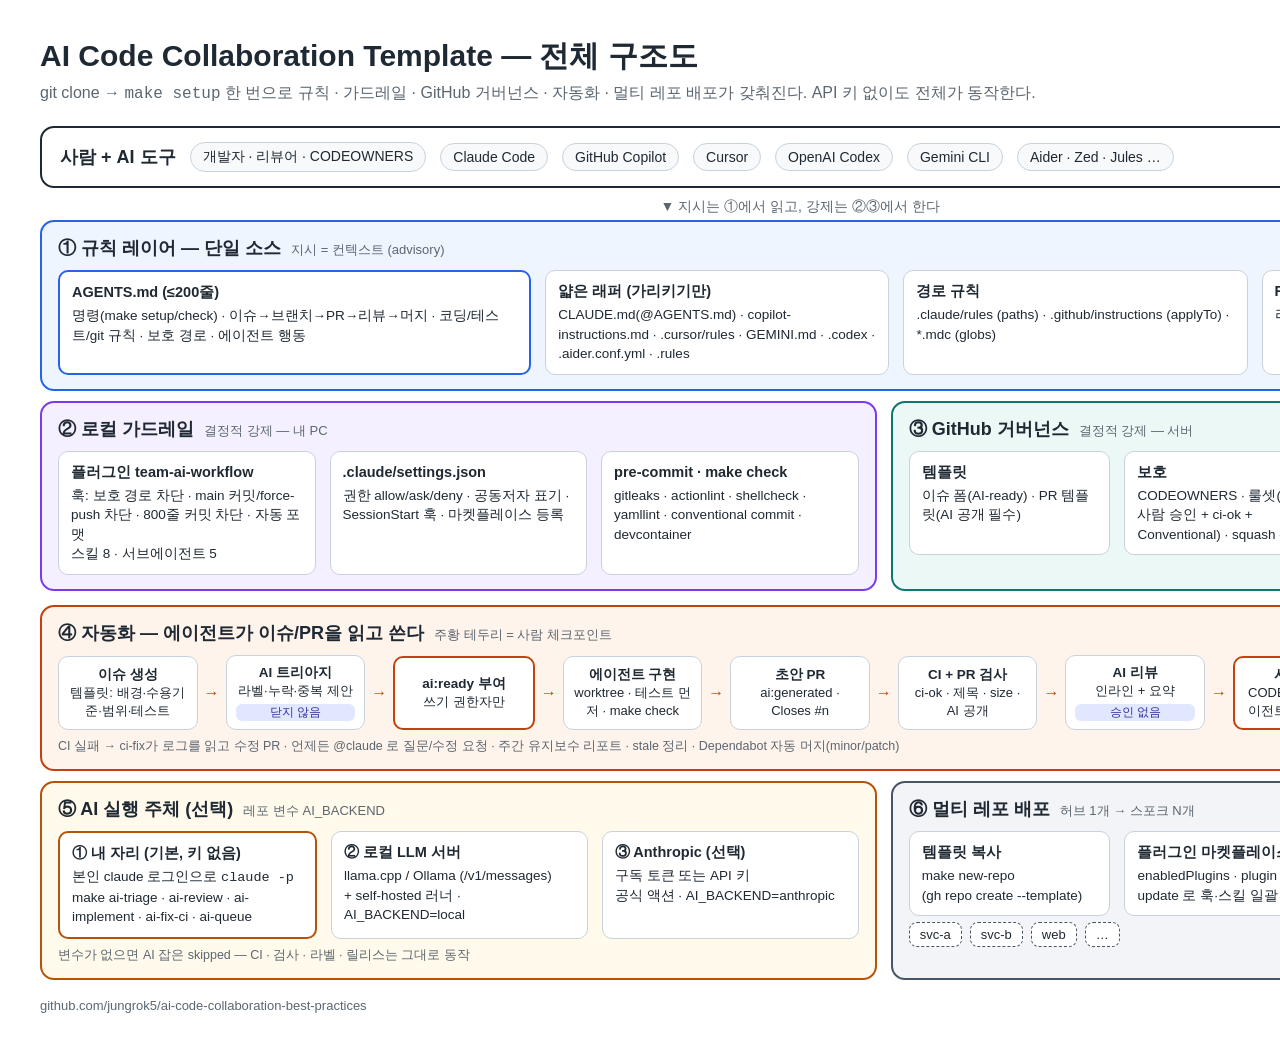
==== docs/images/architecture.html @ 8f8c75f2 "docs: add rendered architecture diagram image to README Why: Mermaid does not render everywhere (vie" ====
<!doctype html>
<html lang="ko"><head><meta charset="utf-8"><title>AI 협업 템플릿 전체 구조도</title>
<!-- Source of docs/images/architecture.png. Re-render: node scripts/render-diagram.mjs -->
<style>
  :root{--ink:#1f2933;--muted:#5b6670;--line:#c9d2da;--bg:#f7f9fb;
        --c1:#2563eb;--c2:#7c3aed;--c3:#0f766e;--c4:#c2410c;--c5:#475569;--c6:#b45309;}
  *{box-sizing:border-box;margin:0;padding:0}
  body{font-family:"Noto Sans CJK KR","Noto Sans KR",sans-serif;background:#fff;color:var(--ink);width:1600px;padding:36px 40px}
  h1{font-size:30px;font-weight:700}
  .sub{color:var(--muted);font-size:16px;margin:6px 0 22px}
  .row{display:flex;gap:14px;align-items:stretch}
  .people{border:2px solid var(--ink);border-radius:14px;padding:14px 18px;display:flex;gap:14px;align-items:center;margin-bottom:10px}
  .people b{font-size:18px;white-space:nowrap}
  .chip{border:1px solid var(--line);border-radius:999px;padding:5px 12px;font-size:14px;background:var(--bg);white-space:nowrap}
  .arrow{text-align:center;color:var(--muted);font-size:14px;margin:4px 0}
  .arrow:before{content:"▼ ";}
  .layer{border-radius:14px;padding:14px 16px;border:2px solid;margin-bottom:4px}
  .layer h2{font-size:18px;margin-bottom:10px;display:flex;align-items:baseline;gap:10px}
  .layer h2 small{font-size:13px;color:var(--muted);font-weight:400}
  .box{background:#fff;border:1px solid var(--line);border-radius:10px;padding:10px 12px;font-size:13.5px;line-height:1.45;flex:1}
  .box b{display:block;font-size:14.5px;margin-bottom:3px}
  .main{border-width:2px}
  .l1{border-color:var(--c1);background:#eff5ff}.l1 .main{border-color:var(--c1)}
  .l2{border-color:var(--c2);background:#f5f0ff}
  .l3{border-color:var(--c3);background:#ecf8f6}
  .l4{border-color:var(--c4);background:#fff4ec}
  .l5{border-color:var(--c6);background:#fffaeb}
  .l6{border-color:var(--c5);background:#f2f4f7}
  .flow{display:flex;align-items:center;gap:6px;flex-wrap:nowrap}
  .step{background:#fff;border:1px solid var(--line);border-radius:10px;padding:8px 9px;font-size:13px;line-height:1.35;text-align:center;flex:1;min-height:74px;display:flex;flex-direction:column;justify-content:center}
  .step b{font-size:13.5px}
  .step.h{border:2px solid var(--c4)}
  .to{color:var(--c4);font-weight:700}
  .tag{display:inline-block;font-size:11.5px;border-radius:6px;padding:1px 6px;margin-top:4px;background:#fde7d7;color:#9a3412}
  .tag.p{background:#e0e7ff;color:#3730a3}
  .grid2{display:grid;grid-template-columns:1.25fr 1fr;gap:14px}
  .note{font-size:12.5px;color:var(--muted);margin-top:8px}
  .foot{margin-top:14px;font-size:13px;color:var(--muted);display:flex;justify-content:space-between}
  .spoke{display:flex;gap:8px;margin-top:6px}.spoke span{border:1px dashed var(--c5);border-radius:8px;padding:4px 10px;font-size:13px;background:#fff}
</style></head>
<body>
<h1>AI Code Collaboration Template — 전체 구조도</h1>
<div class="sub">git clone → <code>make setup</code> 한 번으로 규칙 · 가드레일 · GitHub 거버넌스 · 자동화 · 멀티 레포 배포가 갖춰진다. API 키 없이도 전체가 동작한다.</div>

<div class="people">
  <b>사람 + AI 도구</b>
  <span class="chip">개발자 · 리뷰어 · CODEOWNERS</span>
  <span class="chip">Claude Code</span><span class="chip">GitHub Copilot</span><span class="chip">Cursor</span>
  <span class="chip">OpenAI Codex</span><span class="chip">Gemini CLI</span><span class="chip">Aider · Zed · Jules …</span>
  <span style="margin-left:auto;font-size:13px;color:var(--muted)">모두 같은 규칙을 읽는다</span>
</div>
<div class="arrow">지시는 ①에서 읽고, 강제는 ②③에서 한다</div>

<div class="layer l1">
  <h2>① 규칙 레이어 — 단일 소스 <small>지시 = 컨텍스트 (advisory)</small></h2>
  <div class="row">
    <div class="box main" style="flex:1.4"><b>AGENTS.md (≤200줄)</b>명령(make setup/check) · 이슈→브랜치→PR→리뷰→머지 · 코딩/테스트/git 규칙 · 보호 경로 · 에이전트 행동</div>
    <div class="box"><b>얇은 래퍼 (가리키기만)</b>CLAUDE.md(@AGENTS.md) · copilot-instructions.md · .cursor/rules · GEMINI.md · .codex · .aider.conf.yml · .rules</div>
    <div class="box"><b>경로 규칙</b>.claude/rules (paths) · .github/instructions (applyTo) · *.mdc (globs)</div>
    <div class="box" style="flex:.8"><b>REVIEW.md · ADR</b>리뷰 기준 · 결정 기록(docs/adr)</div>
  </div>
</div>

<div class="grid2" style="margin-top:10px">
  <div class="layer l2">
    <h2>② 로컬 가드레일 <small>결정적 강제 — 내 PC</small></h2>
    <div class="row">
      <div class="box"><b>플러그인 team-ai-workflow</b>훅: 보호 경로 차단 · main 커밋/force-push 차단 · 800줄 커밋 차단 · 자동 포맷<br>스킬 8 · 서브에이전트 5</div>
      <div class="box"><b>.claude/settings.json</b>권한 allow/ask/deny · 공동저자 표기 · SessionStart 훅 · 마켓플레이스 등록</div>
      <div class="box"><b>pre-commit · make check</b>gitleaks · actionlint · shellcheck · yamllint · conventional commit · devcontainer</div>
    </div>
  </div>
  <div class="layer l3">
    <h2>③ GitHub 거버넌스 <small>결정적 강제 — 서버</small></h2>
    <div class="row">
      <div class="box"><b>템플릿</b>이슈 폼(AI-ready) · PR 템플릿(AI 공개 필수)</div>
      <div class="box"><b>보호</b>CODEOWNERS · 룰셋(PR + 사람 승인 + ci-ok + Conventional) · squash only</div>
      <div class="box"><b>보안·위생</b>Dependabot · CodeQL · 시크릿 스캔 · 라벨 as code</div>
    </div>
  </div>
</div>

<div class="layer l4" style="margin-top:10px">
  <h2>④ 자동화 — 에이전트가 이슈/PR을 읽고 쓴다 <small>주황 테두리 = 사람 체크포인트</small></h2>
  <div class="flow">
    <div class="step"><b>이슈 생성</b>템플릿: 배경·수용기준·범위·테스트</div><span class="to">→</span>
    <div class="step"><b>AI 트리아지</b>라벨·누락·중복 제안<span class="tag p">닫지 않음</span></div><span class="to">→</span>
    <div class="step h"><b>ai:ready 부여</b>쓰기 권한자만</div><span class="to">→</span>
    <div class="step"><b>에이전트 구현</b>worktree · 테스트 먼저 · make check</div><span class="to">→</span>
    <div class="step"><b>초안 PR</b>ai:generated · Closes #n</div><span class="to">→</span>
    <div class="step"><b>CI + PR 검사</b>ci-ok · 제목 · size · AI 공개</div><span class="to">→</span>
    <div class="step"><b>AI 리뷰</b>인라인 + 요약<span class="tag p">승인 없음</span></div><span class="to">→</span>
    <div class="step h"><b>사람 승인</b>CODEOWNER · 에이전트 승인 게이트</div><span class="to">→</span>
    <div class="step"><b>squash 머지</b>이슈 ai:done · release-please</div>
  </div>
  <div class="note">CI 실패 → ci-fix가 로그를 읽고 수정 PR · 언제든 @claude 로 질문/수정 요청 · 주간 유지보수 리포트 · stale 정리 · Dependabot 자동 머지(minor/patch)</div>
</div>

<div class="grid2" style="margin-top:10px">
  <div class="layer l5">
    <h2>⑤ AI 실행 주체 (선택) <small>레포 변수 AI_BACKEND</small></h2>
    <div class="row">
      <div class="box main" style="border-color:var(--c6)"><b>① 내 자리 (기본, 키 없음)</b>본인 claude 로그인으로 <code>claude -p</code><br>make ai-triage · ai-review · ai-implement · ai-fix-ci · ai-queue</div>
      <div class="box"><b>② 로컬 LLM 서버</b>llama.cpp / Ollama (/v1/messages)<br>+ self-hosted 러너 · AI_BACKEND=local</div>
      <div class="box"><b>③ Anthropic (선택)</b>구독 토큰 또는 API 키<br>공식 액션 · AI_BACKEND=anthropic</div>
    </div>
    <div class="note">변수가 없으면 AI 잡은 skipped — CI · 검사 · 라벨 · 릴리스는 그대로 동작</div>
  </div>
  <div class="layer l6">
    <h2>⑥ 멀티 레포 배포 <small>허브 1개 → 스포크 N개</small></h2>
    <div class="row">
      <div class="box"><b>템플릿 복사</b>make new-repo<br>(gh repo create --template)</div>
      <div class="box"><b>플러그인 마켓플레이스</b>enabledPlugins · plugin update 로 훅·스킬 일괄 갱신</div>
      <div class="box"><b>조직 수준</b>재사용 워크플로 · 조직 룰셋 · .github 레포</div>
    </div>
    <div class="spoke"><span>svc-a</span><span>svc-b</span><span>web</span><span>…</span></div>
  </div>
</div>

<div class="foot"><span>github.com/jungrok5/ai-code-collaboration-best-practices</span><span>docs/ · AGENTS.md · README.md</span></div>
</body></html>
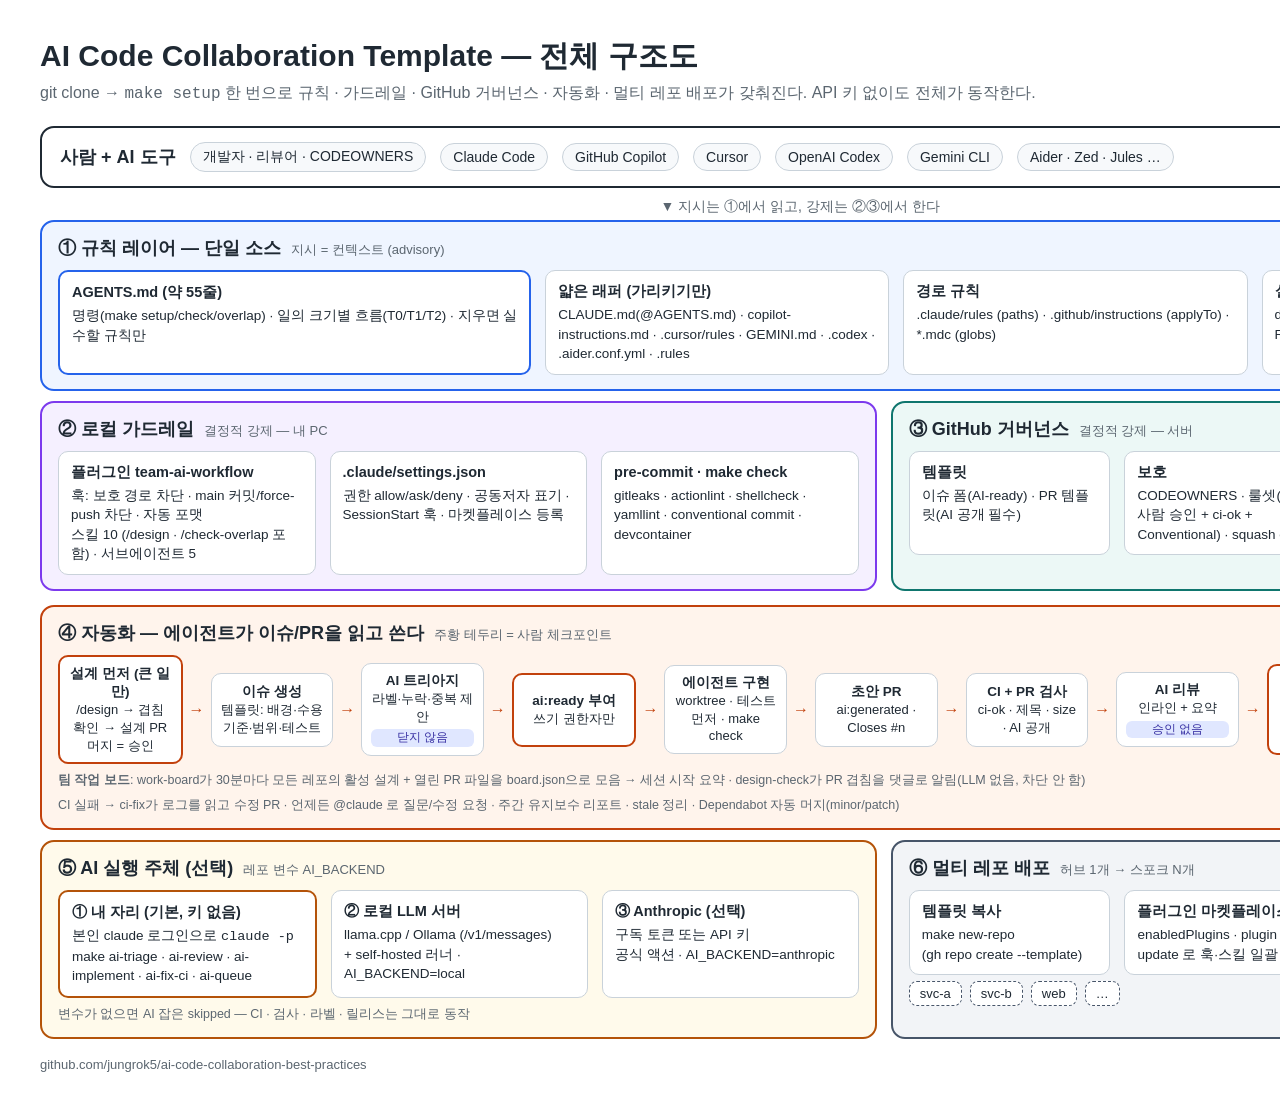
==== commit cdd5f914: "fix: harden board, git guard and design check; sync docs with lean harness Review round 1 found real" ====
--- a/docs/images/architecture.html
+++ b/docs/images/architecture.html
@@ -54,10 +54,10 @@
 <div class="layer l1">
   <h2>① 규칙 레이어 — 단일 소스 <small>지시 = 컨텍스트 (advisory)</small></h2>
   <div class="row">
-    <div class="box main" style="flex:1.4"><b>AGENTS.md (≤200줄)</b>명령(make setup/check) · 이슈→브랜치→PR→리뷰→머지 · 코딩/테스트/git 규칙 · 보호 경로 · 에이전트 행동</div>
+    <div class="box main" style="flex:1.4"><b>AGENTS.md (약 55줄)</b>명령(make setup/check/overlap) · 일의 크기별 흐름(T0/T1/T2) · 지우면 실수할 규칙만</div>
     <div class="box"><b>얇은 래퍼 (가리키기만)</b>CLAUDE.md(@AGENTS.md) · copilot-instructions.md · .cursor/rules · GEMINI.md · .codex · .aider.conf.yml · .rules</div>
     <div class="box"><b>경로 규칙</b>.claude/rules (paths) · .github/instructions (applyTo) · *.mdc (globs)</div>
-    <div class="box" style="flex:.8"><b>REVIEW.md · ADR</b>리뷰 기준 · 결정 기록(docs/adr)</div>
+    <div class="box" style="flex:.8"><b>설계 · ADR</b>docs/designs (1쪽 + 구조도) · REVIEW.md · docs/adr</div>
   </div>
 </div>
 
@@ -65,7 +65,7 @@
   <div class="layer l2">
     <h2>② 로컬 가드레일 <small>결정적 강제 — 내 PC</small></h2>
     <div class="row">
-      <div class="box"><b>플러그인 team-ai-workflow</b>훅: 보호 경로 차단 · main 커밋/force-push 차단 · 800줄 커밋 차단 · 자동 포맷<br>스킬 8 · 서브에이전트 5</div>
+      <div class="box"><b>플러그인 team-ai-workflow</b>훅: 보호 경로 차단 · main 커밋/force-push 차단 · 자동 포맷<br>스킬 10 (/design · /check-overlap 포함) · 서브에이전트 5</div>
       <div class="box"><b>.claude/settings.json</b>권한 allow/ask/deny · 공동저자 표기 · SessionStart 훅 · 마켓플레이스 등록</div>
       <div class="box"><b>pre-commit · make check</b>gitleaks · actionlint · shellcheck · yamllint · conventional commit · devcontainer</div>
     </div>
@@ -83,6 +83,7 @@
 <div class="layer l4" style="margin-top:10px">
   <h2>④ 자동화 — 에이전트가 이슈/PR을 읽고 쓴다 <small>주황 테두리 = 사람 체크포인트</small></h2>
   <div class="flow">
+    <div class="step h"><b>설계 먼저 (큰 일만)</b>/design → 겹침 확인 → 설계 PR 머지 = 승인</div><span class="to">→</span>
     <div class="step"><b>이슈 생성</b>템플릿: 배경·수용기준·범위·테스트</div><span class="to">→</span>
     <div class="step"><b>AI 트리아지</b>라벨·누락·중복 제안<span class="tag p">닫지 않음</span></div><span class="to">→</span>
     <div class="step h"><b>ai:ready 부여</b>쓰기 권한자만</div><span class="to">→</span>
@@ -93,6 +94,7 @@
     <div class="step h"><b>사람 승인</b>CODEOWNER · 에이전트 승인 게이트</div><span class="to">→</span>
     <div class="step"><b>squash 머지</b>이슈 ai:done · release-please</div>
   </div>
+  <div class="note"><b>팀 작업 보드</b>: work-board가 30분마다 모든 레포의 활성 설계 + 열린 PR 파일을 board.json으로 모음 → 세션 시작 요약 · design-check가 PR 겹침을 댓글로 알림(LLM 없음, 차단 안 함)</div>
   <div class="note">CI 실패 → ci-fix가 로그를 읽고 수정 PR · 언제든 @claude 로 질문/수정 요청 · 주간 유지보수 리포트 · stale 정리 · Dependabot 자동 머지(minor/patch)</div>
 </div>
 
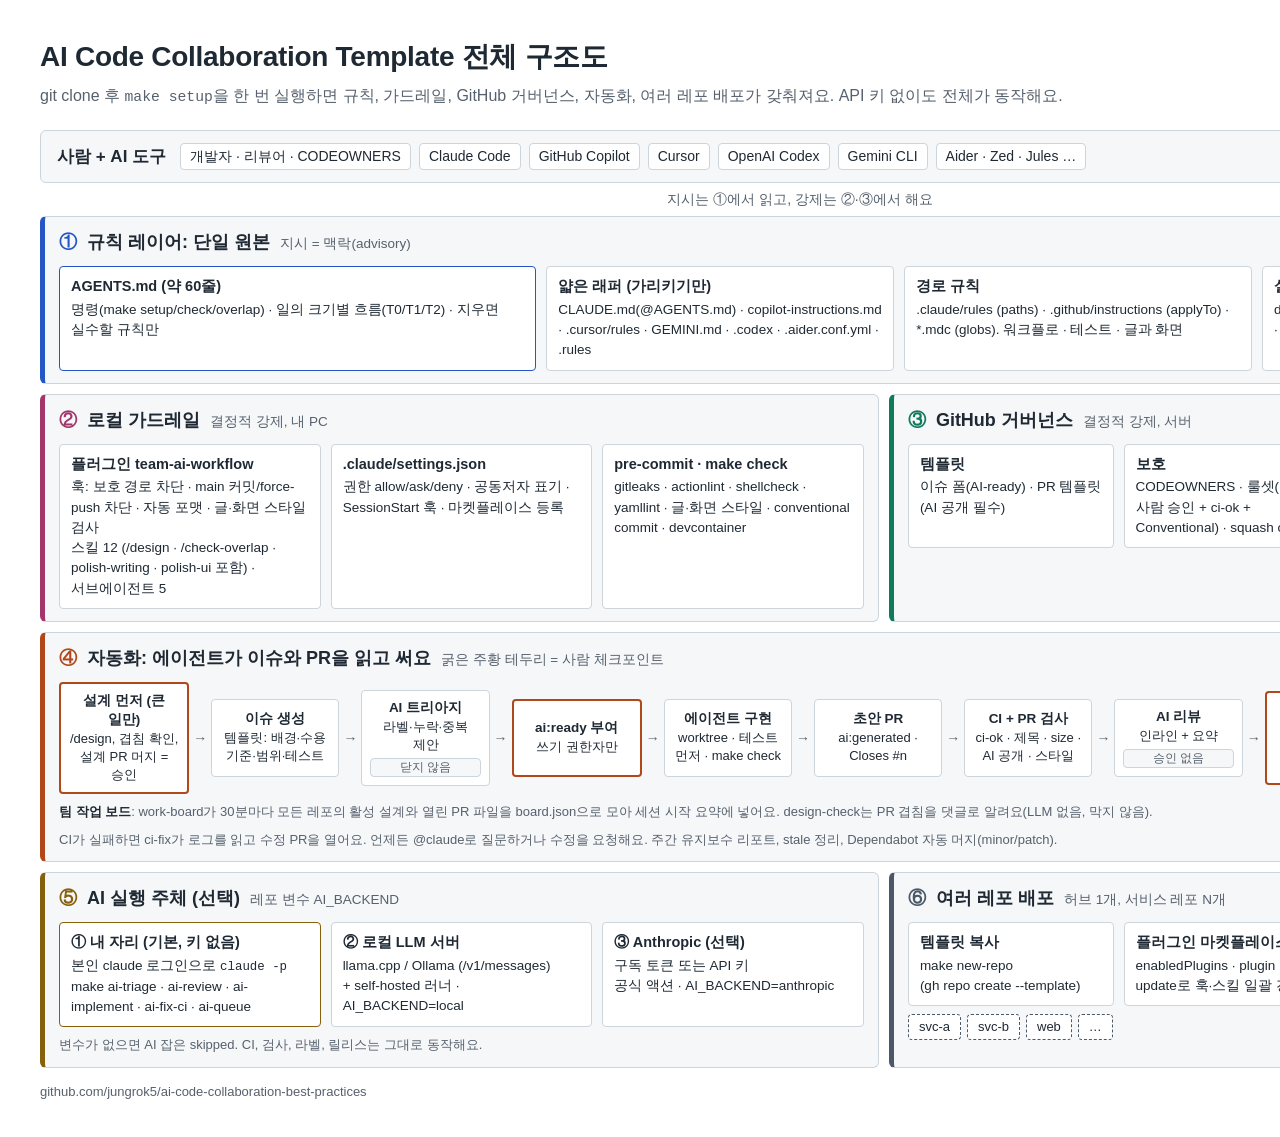
==== commit 1088ed5f: "docs: rewrite the explainer page and architecture image to the standard Text in 해요체 with the same fa" ====
--- a/docs/images/architecture.html
+++ b/docs/images/architecture.html
@@ -2,76 +2,75 @@
 <html lang="ko"><head><meta charset="utf-8"><title>AI 협업 템플릿 전체 구조도</title>
 <!-- Source of docs/images/architecture.png. Re-render: node scripts/render-diagram.mjs -->
 <style>
-  :root{--ink:#1f2933;--muted:#5b6670;--line:#c9d2da;--bg:#f7f9fb;
-        --c1:#2563eb;--c2:#7c3aed;--c3:#0f766e;--c4:#c2410c;--c5:#475569;--c6:#b45309;}
+  /* Fixed 1600px canvas rendered to PNG. Neutral surfaces; each layer keeps one color on its left rule and number. */
+  :root{--ink:#1f2933;--muted:#56616d;--line:#ccd4dc;--bg:#f6f7f9;--surface:#fff;
+        --c1:#2457c5;--c2:#a3366b;--c3:#0f7a5c;--c4:#b2481a;--c5:#86600a;--c6:#4b5868;
+        color-scheme:light}
   *{box-sizing:border-box;margin:0;padding:0}
-  body{font-family:"Noto Sans CJK KR","Noto Sans KR",sans-serif;background:#fff;color:var(--ink);width:1600px;padding:36px 40px}
-  h1{font-size:30px;font-weight:700}
+  body{font-family:"Noto Sans CJK KR","Noto Sans KR","Apple SD Gothic Neo","Malgun Gothic",sans-serif;background:var(--surface);color:var(--ink);
+       width:1600px;padding:36px 40px;word-break:keep-all;line-height:1.5}
+  code{font-family:ui-monospace,Menlo,monospace;font-size:.92em}
+  h1{font-size:28px;font-weight:700;letter-spacing:-.01em}
   .sub{color:var(--muted);font-size:16px;margin:6px 0 22px}
-  .row{display:flex;gap:14px;align-items:stretch}
-  .people{border:2px solid var(--ink);border-radius:14px;padding:14px 18px;display:flex;gap:14px;align-items:center;margin-bottom:10px}
-  .people b{font-size:18px;white-space:nowrap}
-  .chip{border:1px solid var(--line);border-radius:999px;padding:5px 12px;font-size:14px;background:var(--bg);white-space:nowrap}
-  .arrow{text-align:center;color:var(--muted);font-size:14px;margin:4px 0}
-  .arrow:before{content:"▼ ";}
-  .layer{border-radius:14px;padding:14px 16px;border:2px solid;margin-bottom:4px}
+  .row{display:flex;gap:10px;align-items:stretch}
+  .people{border:1px solid var(--line);background:var(--bg);border-radius:6px;padding:12px 16px;display:flex;gap:8px;align-items:center;margin-bottom:6px}
+  .people b{font-size:17px;white-space:nowrap;margin-right:6px}
+  .chip{border:1px solid var(--line);border-radius:4px;padding:2px 9px;font-size:14px;background:var(--surface);white-space:nowrap}
+  .conn{text-align:center;color:var(--muted);font-size:14px;margin:6px 0}
+  .layer{border:1px solid var(--line);border-left:5px solid var(--c);border-radius:6px;padding:12px 14px;background:var(--bg)}
   .layer h2{font-size:18px;margin-bottom:10px;display:flex;align-items:baseline;gap:10px}
-  .layer h2 small{font-size:13px;color:var(--muted);font-weight:400}
-  .box{background:#fff;border:1px solid var(--line);border-radius:10px;padding:10px 12px;font-size:13.5px;line-height:1.45;flex:1}
-  .box b{display:block;font-size:14.5px;margin-bottom:3px}
-  .main{border-width:2px}
-  .l1{border-color:var(--c1);background:#eff5ff}.l1 .main{border-color:var(--c1)}
-  .l2{border-color:var(--c2);background:#f5f0ff}
-  .l3{border-color:var(--c3);background:#ecf8f6}
-  .l4{border-color:var(--c4);background:#fff4ec}
-  .l5{border-color:var(--c6);background:#fffaeb}
-  .l6{border-color:var(--c5);background:#f2f4f7}
-  .flow{display:flex;align-items:center;gap:6px;flex-wrap:nowrap}
-  .step{background:#fff;border:1px solid var(--line);border-radius:10px;padding:8px 9px;font-size:13px;line-height:1.35;text-align:center;flex:1;min-height:74px;display:flex;flex-direction:column;justify-content:center}
+  .layer h2 .n{color:var(--c)}
+  .layer h2 small{font-size:13.5px;color:var(--muted);font-weight:400}
+  .box{background:var(--surface);border:1px solid var(--line);border-radius:4px;padding:9px 11px;font-size:13.5px;line-height:1.5;flex:1}
+  .box b{display:block;font-size:14.5px;margin-bottom:2px}
+  .box.main{border-color:var(--c)}
+  .l1{--c:var(--c1)}.l2{--c:var(--c2)}.l3{--c:var(--c3)}.l4{--c:var(--c4)}.l5{--c:var(--c5)}.l6{--c:var(--c6)}
+  .flow{display:flex;align-items:center;gap:4px;flex-wrap:nowrap}
+  .step{background:var(--surface);border:1px solid var(--line);border-radius:4px;padding:8px 8px;font-size:13px;line-height:1.4;text-align:center;flex:1;min-height:78px;display:flex;flex-direction:column;justify-content:center}
   .step b{font-size:13.5px}
   .step.h{border:2px solid var(--c4)}
-  .to{color:var(--c4);font-weight:700}
-  .tag{display:inline-block;font-size:11.5px;border-radius:6px;padding:1px 6px;margin-top:4px;background:#fde7d7;color:#9a3412}
-  .tag.p{background:#e0e7ff;color:#3730a3}
-  .grid2{display:grid;grid-template-columns:1.25fr 1fr;gap:14px}
-  .note{font-size:12.5px;color:var(--muted);margin-top:8px}
+  .to{color:var(--muted);font-size:14px}
+  .tag{display:inline-block;font-size:12px;border-radius:4px;padding:0 6px;margin-top:4px;border:1px solid var(--line);color:var(--muted);background:var(--bg)}
+  .grid2{display:grid;grid-template-columns:1.25fr 1fr;gap:10px}
+  .note{font-size:13px;color:var(--muted);margin-top:8px}
+  .note b{color:var(--ink);font-weight:600}
   .foot{margin-top:14px;font-size:13px;color:var(--muted);display:flex;justify-content:space-between}
-  .spoke{display:flex;gap:8px;margin-top:6px}.spoke span{border:1px dashed var(--c5);border-radius:8px;padding:4px 10px;font-size:13px;background:#fff}
+  .spoke{display:flex;gap:6px;margin-top:8px}.spoke span{border:1px dashed var(--c6);border-radius:4px;padding:2px 10px;font-size:13px;background:var(--surface)}
 </style></head>
 <body>
-<h1>AI Code Collaboration Template — 전체 구조도</h1>
-<div class="sub">git clone → <code>make setup</code> 한 번으로 규칙 · 가드레일 · GitHub 거버넌스 · 자동화 · 멀티 레포 배포가 갖춰진다. API 키 없이도 전체가 동작한다.</div>
+<h1>AI Code Collaboration Template 전체 구조도</h1>
+<p class="sub">git clone 후 <code>make setup</code>을 한 번 실행하면 규칙, 가드레일, GitHub 거버넌스, 자동화, 여러 레포 배포가 갖춰져요. API 키 없이도 전체가 동작해요.</p>
 
 <div class="people">
   <b>사람 + AI 도구</b>
   <span class="chip">개발자 · 리뷰어 · CODEOWNERS</span>
   <span class="chip">Claude Code</span><span class="chip">GitHub Copilot</span><span class="chip">Cursor</span>
   <span class="chip">OpenAI Codex</span><span class="chip">Gemini CLI</span><span class="chip">Aider · Zed · Jules …</span>
-  <span style="margin-left:auto;font-size:13px;color:var(--muted)">모두 같은 규칙을 읽는다</span>
+  <span style="margin-left:auto;font-size:13.5px;color:var(--muted)">모두 같은 규칙을 읽어요</span>
 </div>
-<div class="arrow">지시는 ①에서 읽고, 강제는 ②③에서 한다</div>
+<div class="conn">지시는 ①에서 읽고, 강제는 ②·③에서 해요</div>
 
 <div class="layer l1">
-  <h2>① 규칙 레이어 — 단일 소스 <small>지시 = 컨텍스트 (advisory)</small></h2>
+  <h2><span class="n">①</span> 규칙 레이어: 단일 원본 <small>지시 = 맥락(advisory)</small></h2>
   <div class="row">
-    <div class="box main" style="flex:1.4"><b>AGENTS.md (약 55줄)</b>명령(make setup/check/overlap) · 일의 크기별 흐름(T0/T1/T2) · 지우면 실수할 규칙만</div>
+    <div class="box main" style="flex:1.4"><b>AGENTS.md (약 60줄)</b>명령(make setup/check/overlap) · 일의 크기별 흐름(T0/T1/T2) · 지우면 실수할 규칙만</div>
     <div class="box"><b>얇은 래퍼 (가리키기만)</b>CLAUDE.md(@AGENTS.md) · copilot-instructions.md · .cursor/rules · GEMINI.md · .codex · .aider.conf.yml · .rules</div>
-    <div class="box"><b>경로 규칙</b>.claude/rules (paths) · .github/instructions (applyTo) · *.mdc (globs)</div>
+    <div class="box"><b>경로 규칙</b>.claude/rules (paths) · .github/instructions (applyTo) · *.mdc (globs). 워크플로 · 테스트 · 글과 화면</div>
     <div class="box" style="flex:.8"><b>설계 · ADR</b>docs/designs (1쪽 + 구조도) · REVIEW.md · docs/adr</div>
   </div>
 </div>
 
 <div class="grid2" style="margin-top:10px">
   <div class="layer l2">
-    <h2>② 로컬 가드레일 <small>결정적 강제 — 내 PC</small></h2>
+    <h2><span class="n">②</span> 로컬 가드레일 <small>결정적 강제, 내 PC</small></h2>
     <div class="row">
-      <div class="box"><b>플러그인 team-ai-workflow</b>훅: 보호 경로 차단 · main 커밋/force-push 차단 · 자동 포맷<br>스킬 10 (/design · /check-overlap 포함) · 서브에이전트 5</div>
+      <div class="box"><b>플러그인 team-ai-workflow</b>훅: 보호 경로 차단 · main 커밋/force-push 차단 · 자동 포맷 · 글·화면 스타일 검사<br>스킬 12 (/design · /check-overlap · polish-writing · polish-ui 포함) · 서브에이전트 5</div>
       <div class="box"><b>.claude/settings.json</b>권한 allow/ask/deny · 공동저자 표기 · SessionStart 훅 · 마켓플레이스 등록</div>
-      <div class="box"><b>pre-commit · make check</b>gitleaks · actionlint · shellcheck · yamllint · conventional commit · devcontainer</div>
+      <div class="box"><b>pre-commit · make check</b>gitleaks · actionlint · shellcheck · yamllint · 글·화면 스타일 · conventional commit · devcontainer</div>
     </div>
   </div>
   <div class="layer l3">
-    <h2>③ GitHub 거버넌스 <small>결정적 강제 — 서버</small></h2>
+    <h2><span class="n">③</span> GitHub 거버넌스 <small>결정적 강제, 서버</small></h2>
     <div class="row">
       <div class="box"><b>템플릿</b>이슈 폼(AI-ready) · PR 템플릿(AI 공개 필수)</div>
       <div class="box"><b>보호</b>CODEOWNERS · 룰셋(PR + 사람 승인 + ci-ok + Conventional) · squash only</div>
@@ -81,38 +80,38 @@
 </div>
 
 <div class="layer l4" style="margin-top:10px">
-  <h2>④ 자동화 — 에이전트가 이슈/PR을 읽고 쓴다 <small>주황 테두리 = 사람 체크포인트</small></h2>
+  <h2><span class="n">④</span> 자동화: 에이전트가 이슈와 PR을 읽고 써요 <small>굵은 주황 테두리 = 사람 체크포인트</small></h2>
   <div class="flow">
-    <div class="step h"><b>설계 먼저 (큰 일만)</b>/design → 겹침 확인 → 설계 PR 머지 = 승인</div><span class="to">→</span>
-    <div class="step"><b>이슈 생성</b>템플릿: 배경·수용기준·범위·테스트</div><span class="to">→</span>
-    <div class="step"><b>AI 트리아지</b>라벨·누락·중복 제안<span class="tag p">닫지 않음</span></div><span class="to">→</span>
+    <div class="step h"><b>설계 먼저 (큰 일만)</b>/design, 겹침 확인, 설계 PR 머지 = 승인</div><span class="to">→</span>
+    <div class="step"><b>이슈 생성</b>템플릿: 배경·수용 기준·범위·테스트</div><span class="to">→</span>
+    <div class="step"><b>AI 트리아지</b>라벨·누락·중복 제안<span class="tag">닫지 않음</span></div><span class="to">→</span>
     <div class="step h"><b>ai:ready 부여</b>쓰기 권한자만</div><span class="to">→</span>
     <div class="step"><b>에이전트 구현</b>worktree · 테스트 먼저 · make check</div><span class="to">→</span>
     <div class="step"><b>초안 PR</b>ai:generated · Closes #n</div><span class="to">→</span>
-    <div class="step"><b>CI + PR 검사</b>ci-ok · 제목 · size · AI 공개</div><span class="to">→</span>
-    <div class="step"><b>AI 리뷰</b>인라인 + 요약<span class="tag p">승인 없음</span></div><span class="to">→</span>
+    <div class="step"><b>CI + PR 검사</b>ci-ok · 제목 · size · AI 공개 · 스타일</div><span class="to">→</span>
+    <div class="step"><b>AI 리뷰</b>인라인 + 요약<span class="tag">승인 없음</span></div><span class="to">→</span>
     <div class="step h"><b>사람 승인</b>CODEOWNER · 에이전트 승인 게이트</div><span class="to">→</span>
     <div class="step"><b>squash 머지</b>이슈 ai:done · release-please</div>
   </div>
-  <div class="note"><b>팀 작업 보드</b>: work-board가 30분마다 모든 레포의 활성 설계 + 열린 PR 파일을 board.json으로 모음 → 세션 시작 요약 · design-check가 PR 겹침을 댓글로 알림(LLM 없음, 차단 안 함)</div>
-  <div class="note">CI 실패 → ci-fix가 로그를 읽고 수정 PR · 언제든 @claude 로 질문/수정 요청 · 주간 유지보수 리포트 · stale 정리 · Dependabot 자동 머지(minor/patch)</div>
+  <p class="note"><b>팀 작업 보드</b>: work-board가 30분마다 모든 레포의 활성 설계와 열린 PR 파일을 board.json으로 모아 세션 시작 요약에 넣어요. design-check는 PR 겹침을 댓글로 알려요(LLM 없음, 막지 않음).</p>
+  <p class="note">CI가 실패하면 ci-fix가 로그를 읽고 수정 PR을 열어요. 언제든 @claude로 질문하거나 수정을 요청해요. 주간 유지보수 리포트, stale 정리, Dependabot 자동 머지(minor/patch).</p>
 </div>
 
 <div class="grid2" style="margin-top:10px">
   <div class="layer l5">
-    <h2>⑤ AI 실행 주체 (선택) <small>레포 변수 AI_BACKEND</small></h2>
+    <h2><span class="n">⑤</span> AI 실행 주체 (선택) <small>레포 변수 AI_BACKEND</small></h2>
     <div class="row">
-      <div class="box main" style="border-color:var(--c6)"><b>① 내 자리 (기본, 키 없음)</b>본인 claude 로그인으로 <code>claude -p</code><br>make ai-triage · ai-review · ai-implement · ai-fix-ci · ai-queue</div>
+      <div class="box main"><b>① 내 자리 (기본, 키 없음)</b>본인 claude 로그인으로 <code>claude -p</code><br>make ai-triage · ai-review · ai-implement · ai-fix-ci · ai-queue</div>
       <div class="box"><b>② 로컬 LLM 서버</b>llama.cpp / Ollama (/v1/messages)<br>+ self-hosted 러너 · AI_BACKEND=local</div>
       <div class="box"><b>③ Anthropic (선택)</b>구독 토큰 또는 API 키<br>공식 액션 · AI_BACKEND=anthropic</div>
     </div>
-    <div class="note">변수가 없으면 AI 잡은 skipped — CI · 검사 · 라벨 · 릴리스는 그대로 동작</div>
+    <p class="note">변수가 없으면 AI 잡은 skipped. CI, 검사, 라벨, 릴리스는 그대로 동작해요.</p>
   </div>
   <div class="layer l6">
-    <h2>⑥ 멀티 레포 배포 <small>허브 1개 → 스포크 N개</small></h2>
+    <h2><span class="n">⑥</span> 여러 레포 배포 <small>허브 1개, 서비스 레포 N개</small></h2>
     <div class="row">
       <div class="box"><b>템플릿 복사</b>make new-repo<br>(gh repo create --template)</div>
-      <div class="box"><b>플러그인 마켓플레이스</b>enabledPlugins · plugin update 로 훅·스킬 일괄 갱신</div>
+      <div class="box"><b>플러그인 마켓플레이스</b>enabledPlugins · plugin update로 훅·스킬 일괄 갱신</div>
       <div class="box"><b>조직 수준</b>재사용 워크플로 · 조직 룰셋 · .github 레포</div>
     </div>
     <div class="spoke"><span>svc-a</span><span>svc-b</span><span>web</span><span>…</span></div>
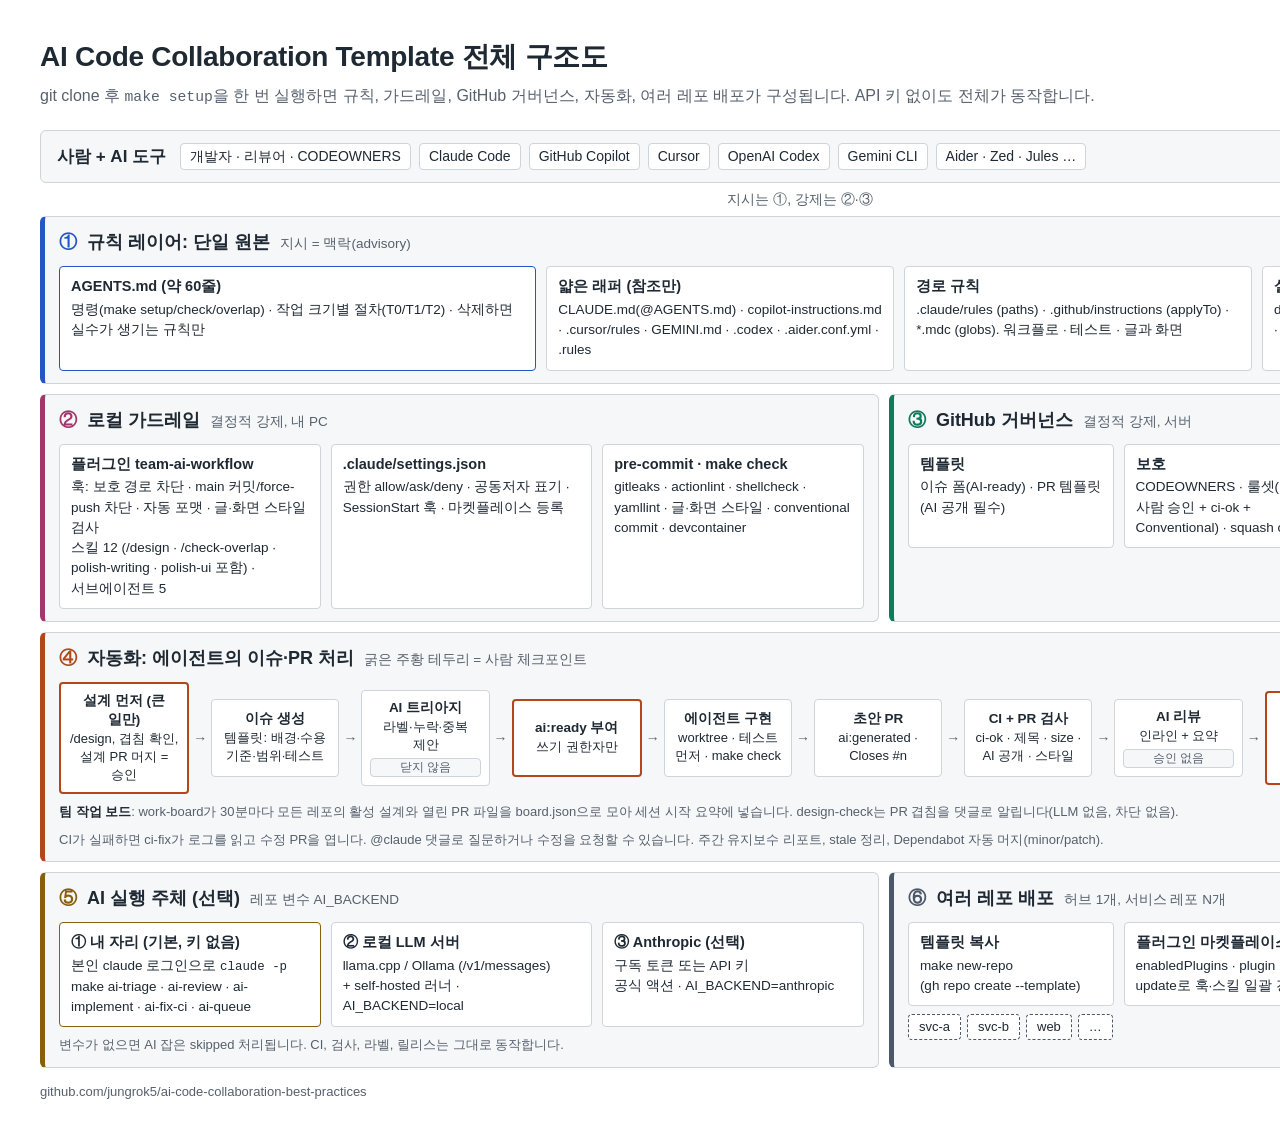
==== commit e4f819f6: "docs: switch team docs to 합니다체 and add skill tiers The 해요체 rewrite read as unprofessional. Team docs" ====
--- a/docs/images/architecture.html
+++ b/docs/images/architecture.html
@@ -39,22 +39,22 @@
 </style></head>
 <body>
 <h1>AI Code Collaboration Template 전체 구조도</h1>
-<p class="sub">git clone 후 <code>make setup</code>을 한 번 실행하면 규칙, 가드레일, GitHub 거버넌스, 자동화, 여러 레포 배포가 갖춰져요. API 키 없이도 전체가 동작해요.</p>
+<p class="sub">git clone 후 <code>make setup</code>을 한 번 실행하면 규칙, 가드레일, GitHub 거버넌스, 자동화, 여러 레포 배포가 구성됩니다. API 키 없이도 전체가 동작합니다.</p>
 
 <div class="people">
   <b>사람 + AI 도구</b>
   <span class="chip">개발자 · 리뷰어 · CODEOWNERS</span>
   <span class="chip">Claude Code</span><span class="chip">GitHub Copilot</span><span class="chip">Cursor</span>
   <span class="chip">OpenAI Codex</span><span class="chip">Gemini CLI</span><span class="chip">Aider · Zed · Jules …</span>
-  <span style="margin-left:auto;font-size:13.5px;color:var(--muted)">모두 같은 규칙을 읽어요</span>
+  <span style="margin-left:auto;font-size:13.5px;color:var(--muted)">모든 도구가 같은 규칙 참조</span>
 </div>
-<div class="conn">지시는 ①에서 읽고, 강제는 ②·③에서 해요</div>
+<div class="conn">지시는 ①, 강제는 ②·③</div>
 
 <div class="layer l1">
   <h2><span class="n">①</span> 규칙 레이어: 단일 원본 <small>지시 = 맥락(advisory)</small></h2>
   <div class="row">
-    <div class="box main" style="flex:1.4"><b>AGENTS.md (약 60줄)</b>명령(make setup/check/overlap) · 일의 크기별 흐름(T0/T1/T2) · 지우면 실수할 규칙만</div>
-    <div class="box"><b>얇은 래퍼 (가리키기만)</b>CLAUDE.md(@AGENTS.md) · copilot-instructions.md · .cursor/rules · GEMINI.md · .codex · .aider.conf.yml · .rules</div>
+    <div class="box main" style="flex:1.4"><b>AGENTS.md (약 60줄)</b>명령(make setup/check/overlap) · 작업 크기별 절차(T0/T1/T2) · 삭제하면 실수가 생기는 규칙만</div>
+    <div class="box"><b>얇은 래퍼 (참조만)</b>CLAUDE.md(@AGENTS.md) · copilot-instructions.md · .cursor/rules · GEMINI.md · .codex · .aider.conf.yml · .rules</div>
     <div class="box"><b>경로 규칙</b>.claude/rules (paths) · .github/instructions (applyTo) · *.mdc (globs). 워크플로 · 테스트 · 글과 화면</div>
     <div class="box" style="flex:.8"><b>설계 · ADR</b>docs/designs (1쪽 + 구조도) · REVIEW.md · docs/adr</div>
   </div>
@@ -80,7 +80,7 @@
 </div>
 
 <div class="layer l4" style="margin-top:10px">
-  <h2><span class="n">④</span> 자동화: 에이전트가 이슈와 PR을 읽고 써요 <small>굵은 주황 테두리 = 사람 체크포인트</small></h2>
+  <h2><span class="n">④</span> 자동화: 에이전트의 이슈·PR 처리 <small>굵은 주황 테두리 = 사람 체크포인트</small></h2>
   <div class="flow">
     <div class="step h"><b>설계 먼저 (큰 일만)</b>/design, 겹침 확인, 설계 PR 머지 = 승인</div><span class="to">→</span>
     <div class="step"><b>이슈 생성</b>템플릿: 배경·수용 기준·범위·테스트</div><span class="to">→</span>
@@ -93,8 +93,8 @@
     <div class="step h"><b>사람 승인</b>CODEOWNER · 에이전트 승인 게이트</div><span class="to">→</span>
     <div class="step"><b>squash 머지</b>이슈 ai:done · release-please</div>
   </div>
-  <p class="note"><b>팀 작업 보드</b>: work-board가 30분마다 모든 레포의 활성 설계와 열린 PR 파일을 board.json으로 모아 세션 시작 요약에 넣어요. design-check는 PR 겹침을 댓글로 알려요(LLM 없음, 막지 않음).</p>
-  <p class="note">CI가 실패하면 ci-fix가 로그를 읽고 수정 PR을 열어요. 언제든 @claude로 질문하거나 수정을 요청해요. 주간 유지보수 리포트, stale 정리, Dependabot 자동 머지(minor/patch).</p>
+  <p class="note"><b>팀 작업 보드</b>: work-board가 30분마다 모든 레포의 활성 설계와 열린 PR 파일을 board.json으로 모아 세션 시작 요약에 넣습니다. design-check는 PR 겹침을 댓글로 알립니다(LLM 없음, 차단 없음).</p>
+  <p class="note">CI가 실패하면 ci-fix가 로그를 읽고 수정 PR을 엽니다. @claude 댓글로 질문하거나 수정을 요청할 수 있습니다. 주간 유지보수 리포트, stale 정리, Dependabot 자동 머지(minor/patch).</p>
 </div>
 
 <div class="grid2" style="margin-top:10px">
@@ -105,7 +105,7 @@
       <div class="box"><b>② 로컬 LLM 서버</b>llama.cpp / Ollama (/v1/messages)<br>+ self-hosted 러너 · AI_BACKEND=local</div>
       <div class="box"><b>③ Anthropic (선택)</b>구독 토큰 또는 API 키<br>공식 액션 · AI_BACKEND=anthropic</div>
     </div>
-    <p class="note">변수가 없으면 AI 잡은 skipped. CI, 검사, 라벨, 릴리스는 그대로 동작해요.</p>
+    <p class="note">변수가 없으면 AI 잡은 skipped 처리됩니다. CI, 검사, 라벨, 릴리스는 그대로 동작합니다.</p>
   </div>
   <div class="layer l6">
     <h2><span class="n">⑥</span> 여러 레포 배포 <small>허브 1개, 서비스 레포 N개</small></h2>
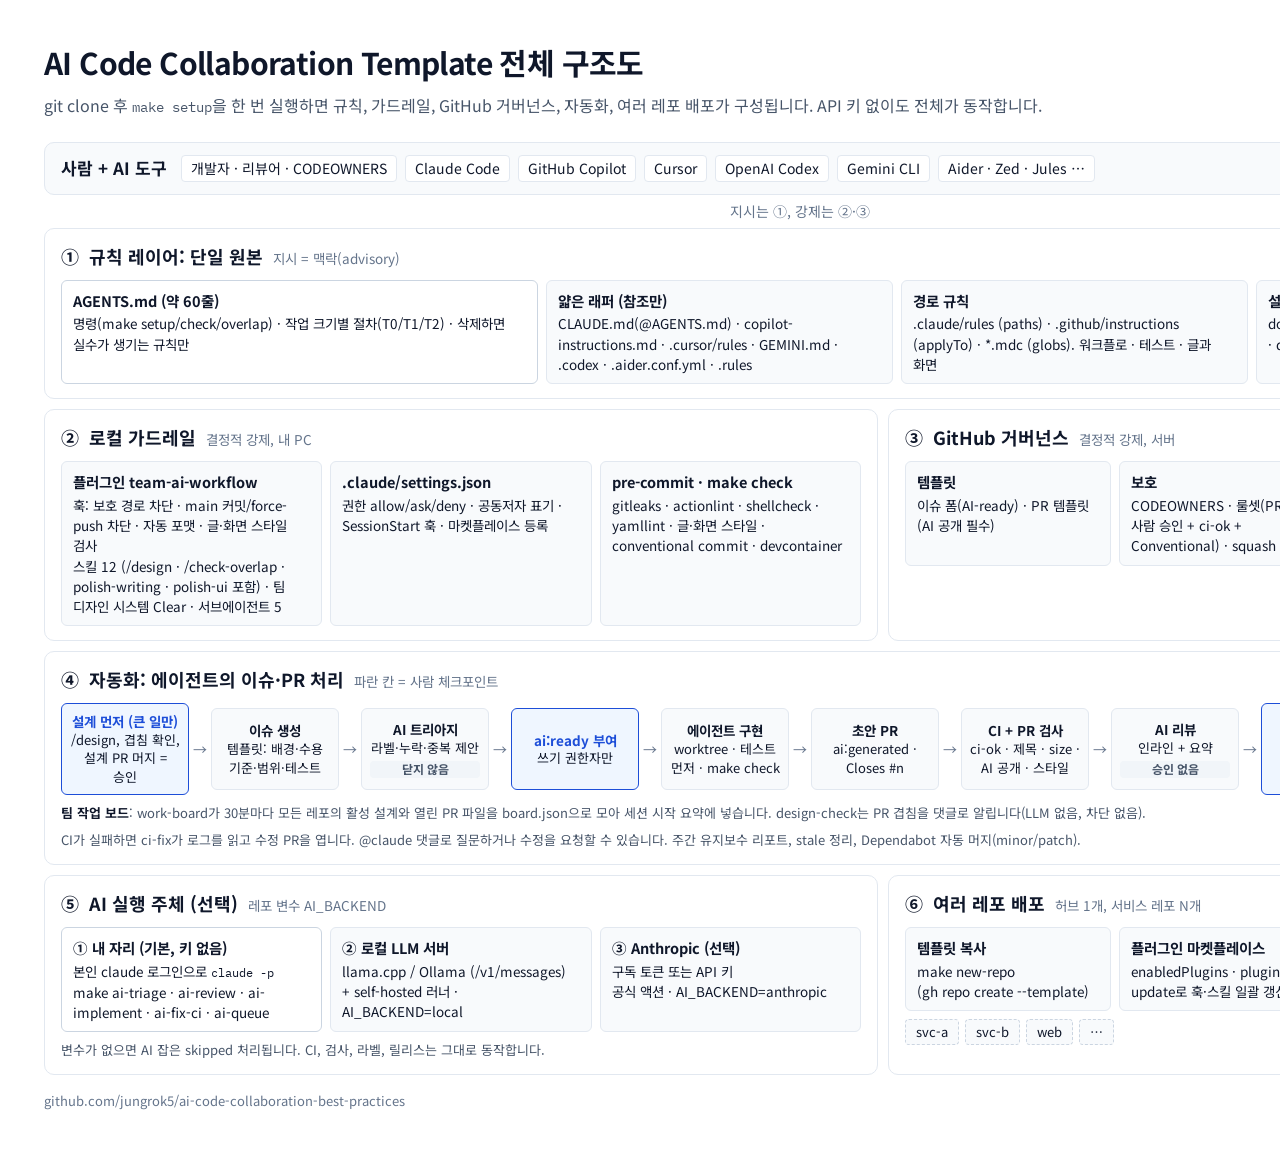
==== commit 33095b4c: "feat(design): add team design system "Clear" and rebuild site on it - polish-ui/design: tokens (ligh" ====
--- a/docs/images/architecture.html
+++ b/docs/images/architecture.html
@@ -1,41 +1,39 @@
 <!doctype html>
-<html lang="ko"><head><meta charset="utf-8"><title>AI 협업 템플릿 전체 구조도</title>
+<html lang="ko" data-theme="light"><head><meta charset="utf-8"><title>AI 협업 템플릿 전체 구조도</title>
 <!-- Source of docs/images/architecture.png. Re-render: node scripts/render-diagram.mjs -->
+<link rel="stylesheet" href="https://fonts.googleapis.com/css2?family=IBM+Plex+Mono:wght@400;500&amp;family=Noto+Sans+KR:wght@400;500;700&amp;display=swap">
+<link rel="stylesheet" href="../../plugins/team-ai-workflow/skills/polish-ui/design/tokens.css">
 <style>
-  /* Fixed 1600px canvas rendered to PNG. Neutral surfaces; each layer keeps one color on its left rule and number. */
-  :root{--ink:#1f2933;--muted:#56616d;--line:#ccd4dc;--bg:#f6f7f9;--surface:#fff;
-        --c1:#2457c5;--c2:#a3366b;--c3:#0f7a5c;--c4:#b2481a;--c5:#86600a;--c6:#4b5868;
-        color-scheme:light}
+  /* Fixed 1600px canvas rendered to PNG, on the team design system "Clear" (light). Tokens only.
+     Layers are told apart by number and position; the one accent marks a person's checkpoint. */
   *{box-sizing:border-box;margin:0;padding:0}
-  body{font-family:"Noto Sans CJK KR","Noto Sans KR","Apple SD Gothic Neo","Malgun Gothic",sans-serif;background:var(--surface);color:var(--ink);
-       width:1600px;padding:36px 40px;word-break:keep-all;line-height:1.5}
-  code{font-family:ui-monospace,Menlo,monospace;font-size:.92em}
-  h1{font-size:28px;font-weight:700;letter-spacing:-.01em}
-  .sub{color:var(--muted);font-size:16px;margin:6px 0 22px}
-  .row{display:flex;gap:10px;align-items:stretch}
-  .people{border:1px solid var(--line);background:var(--bg);border-radius:6px;padding:12px 16px;display:flex;gap:8px;align-items:center;margin-bottom:6px}
+  body{font-family:var(--font-sans);background:var(--bg);color:var(--fg);width:1600px;padding:40px 44px;word-break:keep-all;line-height:1.5}
+  code{font-family:var(--font-mono);font-size:.9em}
+  h1{font-size:30px;font-weight:700;letter-spacing:-.02em}
+  .sub{color:var(--muted);font-size:16px;margin:8px 0 24px}
+  .row{display:flex;gap:8px;align-items:stretch}
+  .people{border:var(--border);background:var(--surface);border-radius:var(--radius-l);padding:12px 16px;display:flex;gap:8px;align-items:center;margin-bottom:6px}
   .people b{font-size:17px;white-space:nowrap;margin-right:6px}
-  .chip{border:1px solid var(--line);border-radius:4px;padding:2px 9px;font-size:14px;background:var(--surface);white-space:nowrap}
-  .conn{text-align:center;color:var(--muted);font-size:14px;margin:6px 0}
-  .layer{border:1px solid var(--line);border-left:5px solid var(--c);border-radius:6px;padding:12px 14px;background:var(--bg)}
+  .chip{border:var(--border);border-radius:4px;padding:2px 9px;font-size:14px;background:var(--bg);white-space:nowrap}
+  .conn{text-align:center;color:var(--subtle);font-size:14px;margin:6px 0}
+  .layer{border:var(--border);border-radius:var(--radius-l);padding:14px 16px;background:var(--bg)}
   .layer h2{font-size:18px;margin-bottom:10px;display:flex;align-items:baseline;gap:10px}
-  .layer h2 .n{color:var(--c)}
-  .layer h2 small{font-size:13.5px;color:var(--muted);font-weight:400}
-  .box{background:var(--surface);border:1px solid var(--line);border-radius:4px;padding:9px 11px;font-size:13.5px;line-height:1.5;flex:1}
+  .layer h2 small{font-size:13.5px;color:var(--subtle);font-weight:400}
+  .box{background:var(--surface);border:var(--border);border-radius:var(--radius-s);padding:9px 11px;font-size:13.5px;line-height:1.5;flex:1}
   .box b{display:block;font-size:14.5px;margin-bottom:2px}
-  .box.main{border-color:var(--c)}
-  .l1{--c:var(--c1)}.l2{--c:var(--c2)}.l3{--c:var(--c3)}.l4{--c:var(--c4)}.l5{--c:var(--c5)}.l6{--c:var(--c6)}
+  .box.main{background:var(--bg);border-color:var(--line-strong)}
   .flow{display:flex;align-items:center;gap:4px;flex-wrap:nowrap}
-  .step{background:var(--surface);border:1px solid var(--line);border-radius:4px;padding:8px 8px;font-size:13px;line-height:1.4;text-align:center;flex:1;min-height:78px;display:flex;flex-direction:column;justify-content:center}
+  .step{background:var(--surface);border:var(--border);border-radius:var(--radius-s);padding:8px;font-size:13px;line-height:1.4;text-align:center;flex:1;min-height:82px;display:flex;flex-direction:column;justify-content:center}
   .step b{font-size:13.5px}
-  .step.h{border:2px solid var(--c4)}
-  .to{color:var(--muted);font-size:14px}
-  .tag{display:inline-block;font-size:12px;border-radius:4px;padding:0 6px;margin-top:4px;border:1px solid var(--line);color:var(--muted);background:var(--bg)}
+  .step.h{background:var(--accent-soft);border-color:var(--accent)}
+  .step.h b{color:var(--accent)}
+  .to{color:var(--subtle);font-size:14px}
+  .tag{display:inline-block;font-size:12px;font-weight:700;border-radius:4px;padding:0 6px;margin-top:4px;color:var(--muted);background:var(--sunk)}
   .grid2{display:grid;grid-template-columns:1.25fr 1fr;gap:10px}
   .note{font-size:13px;color:var(--muted);margin-top:8px}
-  .note b{color:var(--ink);font-weight:600}
-  .foot{margin-top:14px;font-size:13px;color:var(--muted);display:flex;justify-content:space-between}
-  .spoke{display:flex;gap:6px;margin-top:8px}.spoke span{border:1px dashed var(--c6);border-radius:4px;padding:2px 10px;font-size:13px;background:var(--surface)}
+  .note b{color:var(--fg)}
+  .foot{margin-top:16px;font-size:13px;color:var(--subtle);display:flex;justify-content:space-between}
+  .spoke{display:flex;gap:6px;margin-top:8px}.spoke span{border:1px dashed var(--line-strong);border-radius:4px;padding:2px 10px;font-size:13px;background:var(--surface)}
 </style></head>
 <body>
 <h1>AI Code Collaboration Template 전체 구조도</h1>
@@ -50,7 +48,7 @@
 </div>
 <div class="conn">지시는 ①, 강제는 ②·③</div>
 
-<div class="layer l1">
+<div class="layer">
   <h2><span class="n">①</span> 규칙 레이어: 단일 원본 <small>지시 = 맥락(advisory)</small></h2>
   <div class="row">
     <div class="box main" style="flex:1.4"><b>AGENTS.md (약 60줄)</b>명령(make setup/check/overlap) · 작업 크기별 절차(T0/T1/T2) · 삭제하면 실수가 생기는 규칙만</div>
@@ -61,15 +59,15 @@
 </div>
 
 <div class="grid2" style="margin-top:10px">
-  <div class="layer l2">
+  <div class="layer">
     <h2><span class="n">②</span> 로컬 가드레일 <small>결정적 강제, 내 PC</small></h2>
     <div class="row">
-      <div class="box"><b>플러그인 team-ai-workflow</b>훅: 보호 경로 차단 · main 커밋/force-push 차단 · 자동 포맷 · 글·화면 스타일 검사<br>스킬 12 (/design · /check-overlap · polish-writing · polish-ui 포함) · 서브에이전트 5</div>
+      <div class="box"><b>플러그인 team-ai-workflow</b>훅: 보호 경로 차단 · main 커밋/force-push 차단 · 자동 포맷 · 글·화면 스타일 검사<br>스킬 12 (/design · /check-overlap · polish-writing · polish-ui 포함) · 팀 디자인 시스템 Clear · 서브에이전트 5</div>
       <div class="box"><b>.claude/settings.json</b>권한 allow/ask/deny · 공동저자 표기 · SessionStart 훅 · 마켓플레이스 등록</div>
       <div class="box"><b>pre-commit · make check</b>gitleaks · actionlint · shellcheck · yamllint · 글·화면 스타일 · conventional commit · devcontainer</div>
     </div>
   </div>
-  <div class="layer l3">
+  <div class="layer">
     <h2><span class="n">③</span> GitHub 거버넌스 <small>결정적 강제, 서버</small></h2>
     <div class="row">
       <div class="box"><b>템플릿</b>이슈 폼(AI-ready) · PR 템플릿(AI 공개 필수)</div>
@@ -79,8 +77,8 @@
   </div>
 </div>
 
-<div class="layer l4" style="margin-top:10px">
-  <h2><span class="n">④</span> 자동화: 에이전트의 이슈·PR 처리 <small>굵은 주황 테두리 = 사람 체크포인트</small></h2>
+<div class="layer" style="margin-top:10px">
+  <h2><span class="n">④</span> 자동화: 에이전트의 이슈·PR 처리 <small>파란 칸 = 사람 체크포인트</small></h2>
   <div class="flow">
     <div class="step h"><b>설계 먼저 (큰 일만)</b>/design, 겹침 확인, 설계 PR 머지 = 승인</div><span class="to">→</span>
     <div class="step"><b>이슈 생성</b>템플릿: 배경·수용 기준·범위·테스트</div><span class="to">→</span>
@@ -98,7 +96,7 @@
 </div>
 
 <div class="grid2" style="margin-top:10px">
-  <div class="layer l5">
+  <div class="layer">
     <h2><span class="n">⑤</span> AI 실행 주체 (선택) <small>레포 변수 AI_BACKEND</small></h2>
     <div class="row">
       <div class="box main"><b>① 내 자리 (기본, 키 없음)</b>본인 claude 로그인으로 <code>claude -p</code><br>make ai-triage · ai-review · ai-implement · ai-fix-ci · ai-queue</div>
@@ -107,7 +105,7 @@
     </div>
     <p class="note">변수가 없으면 AI 잡은 skipped 처리됩니다. CI, 검사, 라벨, 릴리스는 그대로 동작합니다.</p>
   </div>
-  <div class="layer l6">
+  <div class="layer">
     <h2><span class="n">⑥</span> 여러 레포 배포 <small>허브 1개, 서비스 레포 N개</small></h2>
     <div class="row">
       <div class="box"><b>템플릿 복사</b>make new-repo<br>(gh repo create --template)</div>
--- a/plugins/team-ai-workflow/skills/polish-ui/design/tokens.css
+++ b/plugins/team-ai-workflow/skills/polish-ui/design/tokens.css
@@ -0,0 +1,66 @@
+/* Team design system "Clear" — tokens. Light: 선명한 블루. Dark: 그래파이트.
+   Use only these variables in product CSS; the style check warns on raw colors and font stacks elsewhere.
+   Spec and component rules: DESIGN.md. Colors adapted from the Tailwind CSS palette (MIT). */
+:root {
+  /* color: surfaces */
+  --bg: #ffffff;
+  --surface: #f8fafc;
+  --sunk: #f1f5f9;
+  --line: #e2e8f0;
+  --line-strong: #cbd5e1;
+  /* color: text */
+  --fg: #0f172a;
+  --muted: #475569;
+  --subtle: #64748b;
+  /* color: the one accent (actions, links, current state, human gates) */
+  --accent: #1d4ed8;
+  --accent-hover: #1e40af;
+  --accent-fg: #ffffff;
+  --accent-soft: #eff6ff;
+  /* color: status (meaning only, never decoration) */
+  --ok: #067647;      --ok-soft: #ecfdf3;
+  --warn: #b54708;    --warn-soft: #fffaeb;
+  --danger: #b42318;  --danger-soft: #fef3f2;
+  /* color: code and terminals */
+  --code-bg: #0f172a;
+  --code-fg: #e2e8f0;
+  --code-muted: #94a3b8;
+  --focus: #1d4ed8;
+
+  /* type */
+  --font-sans: "Noto Sans KR", -apple-system, BlinkMacSystemFont, "Apple SD Gothic Neo", "Malgun Gothic", system-ui, sans-serif;
+  --font-mono: "IBM Plex Mono", ui-monospace, SFMono-Regular, Menlo, Consolas, monospace;
+  --text-xs: 12px; --text-s: 14px; --text-m: 16px; --text-l: 18px;
+  --text-h3: 18px; --text-h2: 24px; --text-h1: clamp(30px, 4.4vw, 44px);
+  --leading: 1.7; --leading-tight: 1.3;
+
+  /* space, shape */
+  --space-1: 4px; --space-2: 8px; --space-3: 12px; --space-4: 16px;
+  --space-5: 24px; --space-6: 32px; --space-7: 48px; --space-8: 64px;
+  --radius-s: 6px; --radius-m: 8px; --radius-l: 10px;
+  --border: 1px solid var(--line);
+  --measure: 72ch;
+  --page: 1120px;
+  --motion: 180ms ease-out;
+  color-scheme: light;
+}
+
+/* Dark follows the OS unless the page sets data-theme. Keep both blocks identical. */
+@media (prefers-color-scheme: dark) {
+  :root:not([data-theme="light"]) {
+    --bg: #1e2124; --surface: #25292c; --sunk: #191b1e; --line: #33373b; --line-strong: #454b51;
+    --fg: #e4e6e8; --muted: #b4b9be; --subtle: #9ba1a6;
+    --accent: #7cb7e8; --accent-hover: #a9d0f0; --accent-fg: #10151a; --accent-soft: #233240;
+    --ok: #47cd89; --ok-soft: #16322a; --warn: #fdb022; --warn-soft: #3a2c12; --danger: #f97066; --danger-soft: #3b1f1d;
+    --code-bg: #141618; --code-fg: #e4e6e8; --code-muted: #7d8389; --focus: #7cb7e8;
+    color-scheme: dark;
+  }
+}
+:root[data-theme="dark"] {
+  --bg: #1e2124; --surface: #25292c; --sunk: #191b1e; --line: #33373b; --line-strong: #454b51;
+  --fg: #e4e6e8; --muted: #b4b9be; --subtle: #9ba1a6;
+  --accent: #7cb7e8; --accent-hover: #a9d0f0; --accent-fg: #10151a; --accent-soft: #233240;
+  --ok: #47cd89; --ok-soft: #16322a; --warn: #fdb022; --warn-soft: #3a2c12; --danger: #f97066; --danger-soft: #3b1f1d;
+  --code-bg: #141618; --code-fg: #e4e6e8; --code-muted: #7d8389; --focus: #7cb7e8;
+  color-scheme: dark;
+}
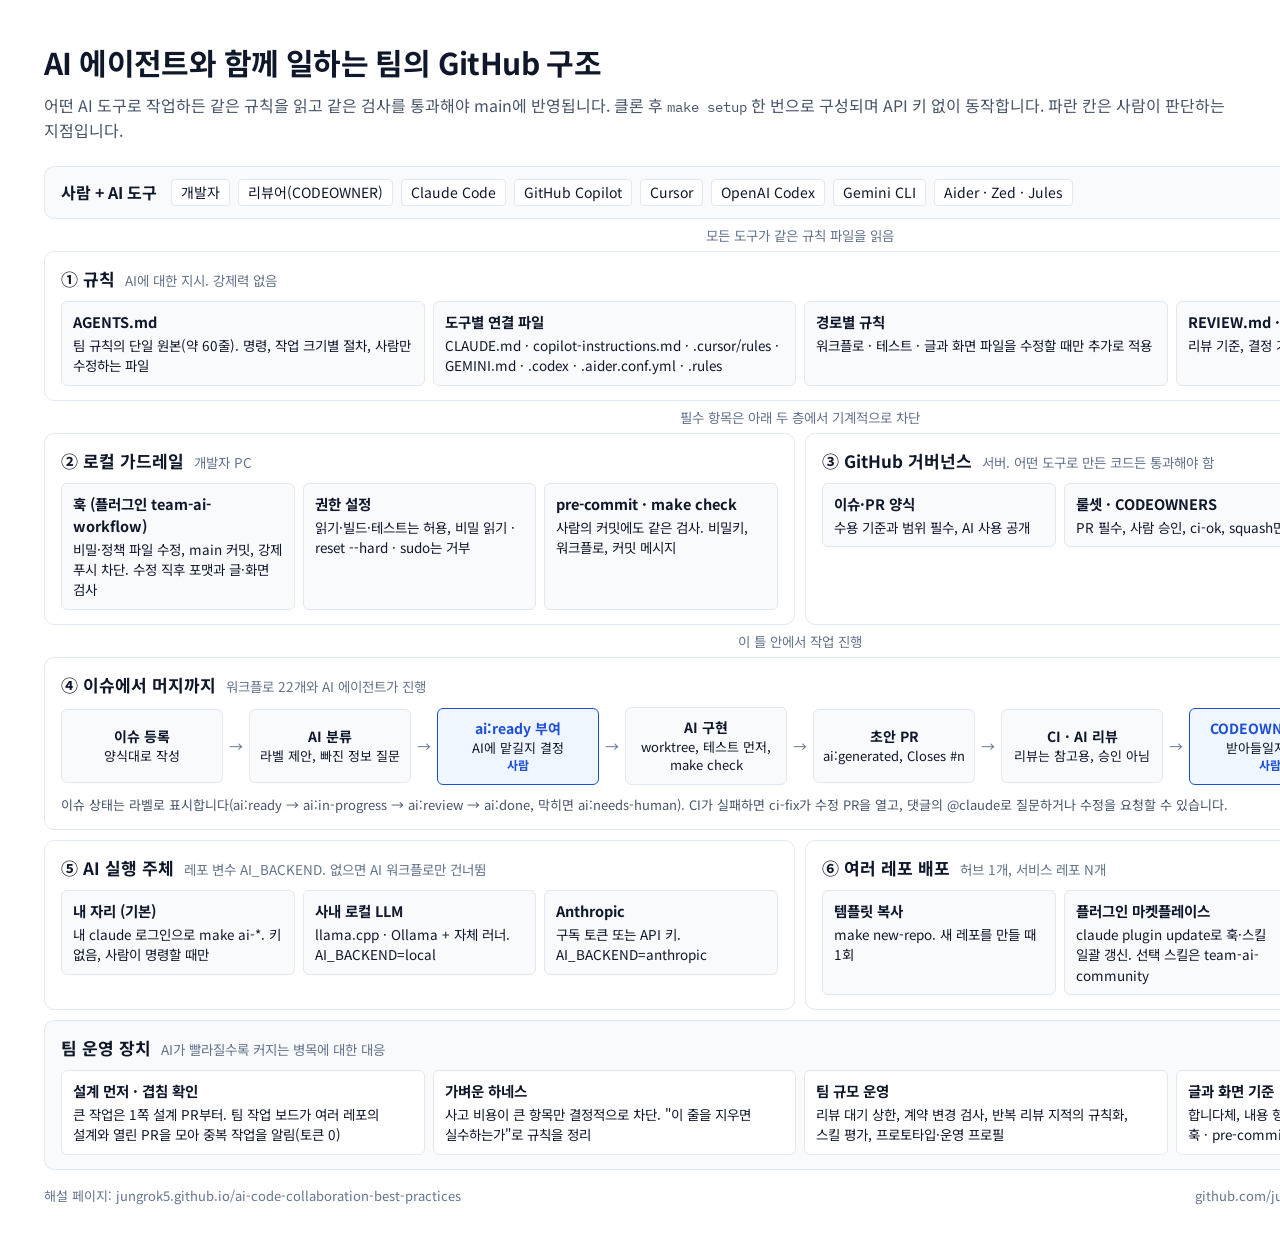
==== commit 18e394e5: "docs(images): redraw the one-page architecture to match the explainer page Same six layers and wordi" ====
--- a/docs/images/architecture.html
+++ b/docs/images/architecture.html
@@ -5,116 +5,121 @@
 <link rel="stylesheet" href="../../plugins/team-ai-workflow/skills/polish-ui/design/tokens.css">
 <style>
   /* Fixed 1600px canvas rendered to PNG, on the team design system "Clear" (light). Tokens only.
-     Layers are told apart by number and position; the one accent marks a person's checkpoint. */
+     Same six layers and wording as the explainer page (docs/site/). The one accent marks a person's decision. */
   *{box-sizing:border-box;margin:0;padding:0}
   body{font-family:var(--font-sans);background:var(--bg);color:var(--fg);width:1600px;padding:40px 44px;word-break:keep-all;line-height:1.5}
   code{font-family:var(--font-mono);font-size:.9em}
   h1{font-size:30px;font-weight:700;letter-spacing:-.02em}
-  .sub{color:var(--muted);font-size:16px;margin:8px 0 24px}
+  .sub{color:var(--muted);font-size:16px;margin:8px 0 24px;max-width:1200px}
   .row{display:flex;gap:8px;align-items:stretch}
-  .people{border:var(--border);background:var(--surface);border-radius:var(--radius-l);padding:12px 16px;display:flex;gap:8px;align-items:center;margin-bottom:6px}
-  .people b{font-size:17px;white-space:nowrap;margin-right:6px}
+  .people{border:var(--border);background:var(--surface);border-radius:var(--radius-l);padding:12px 16px;display:flex;gap:8px;align-items:center}
+  .people b{font-size:16px;white-space:nowrap;margin-right:6px}
   .chip{border:var(--border);border-radius:4px;padding:2px 9px;font-size:14px;background:var(--bg);white-space:nowrap}
-  .conn{text-align:center;color:var(--subtle);font-size:14px;margin:6px 0}
+  .conn{text-align:center;color:var(--subtle);font-size:13.5px;margin:6px 0}
   .layer{border:var(--border);border-radius:var(--radius-l);padding:14px 16px;background:var(--bg)}
-  .layer h2{font-size:18px;margin-bottom:10px;display:flex;align-items:baseline;gap:10px}
+  .layer h2{font-size:17px;margin-bottom:10px;display:flex;align-items:baseline;gap:10px}
   .layer h2 small{font-size:13.5px;color:var(--subtle);font-weight:400}
-  .box{background:var(--surface);border:var(--border);border-radius:var(--radius-s);padding:9px 11px;font-size:13.5px;line-height:1.5;flex:1}
+  .box{background:var(--surface);border:var(--border);border-radius:var(--radius-s);padding:9px 11px;font-size:13.5px;line-height:1.5;flex:1;min-width:0}
   .box b{display:block;font-size:14.5px;margin-bottom:2px}
-  .box.main{background:var(--bg);border-color:var(--line-strong)}
-  .flow{display:flex;align-items:center;gap:4px;flex-wrap:nowrap}
-  .step{background:var(--surface);border:var(--border);border-radius:var(--radius-s);padding:8px;font-size:13px;line-height:1.4;text-align:center;flex:1;min-height:82px;display:flex;flex-direction:column;justify-content:center}
-  .step b{font-size:13.5px}
+  .grid2{display:grid;grid-template-columns:1fr 1fr;gap:10px}
+  .flow{display:flex;align-items:center;gap:6px}
+  .step{background:var(--surface);border:var(--border);border-radius:var(--radius-s);padding:10px 8px;font-size:13px;line-height:1.4;text-align:center;flex:1;min-height:74px;display:flex;flex-direction:column;justify-content:center}
+  .step b{font-size:14px}
   .step.h{background:var(--accent-soft);border-color:var(--accent)}
-  .step.h b{color:var(--accent)}
+  .step.h b,.step.h .who{color:var(--accent)}
+  .who{font-size:12px;font-weight:700}
   .to{color:var(--subtle);font-size:14px}
-  .tag{display:inline-block;font-size:12px;font-weight:700;border-radius:4px;padding:0 6px;margin-top:4px;color:var(--muted);background:var(--sunk)}
-  .grid2{display:grid;grid-template-columns:1.25fr 1fr;gap:10px}
-  .note{font-size:13px;color:var(--muted);margin-top:8px}
-  .note b{color:var(--fg)}
+  .note{font-size:13px;color:var(--muted);margin-top:10px}
+  .ops{margin-top:10px;background:var(--surface)}
+  .ops .box{background:var(--bg)}
   .foot{margin-top:16px;font-size:13px;color:var(--subtle);display:flex;justify-content:space-between}
-  .spoke{display:flex;gap:6px;margin-top:8px}.spoke span{border:1px dashed var(--line-strong);border-radius:4px;padding:2px 10px;font-size:13px;background:var(--surface)}
 </style></head>
 <body>
-<h1>AI Code Collaboration Template 전체 구조도</h1>
-<p class="sub">git clone 후 <code>make setup</code>을 한 번 실행하면 규칙, 가드레일, GitHub 거버넌스, 자동화, 여러 레포 배포가 구성됩니다. API 키 없이도 전체가 동작합니다.</p>
+<h1>AI 에이전트와 함께 일하는 팀의 GitHub 구조</h1>
+<p class="sub">어떤 AI 도구로 작업하든 같은 규칙을 읽고 같은 검사를 통과해야 main에 반영됩니다. 클론 후 <code>make setup</code> 한 번으로 구성되며 API 키 없이 동작합니다. 파란 칸은 사람이 판단하는 지점입니다.</p>
 
 <div class="people">
   <b>사람 + AI 도구</b>
-  <span class="chip">개발자 · 리뷰어 · CODEOWNERS</span>
+  <span class="chip">개발자</span><span class="chip">리뷰어(CODEOWNER)</span>
   <span class="chip">Claude Code</span><span class="chip">GitHub Copilot</span><span class="chip">Cursor</span>
-  <span class="chip">OpenAI Codex</span><span class="chip">Gemini CLI</span><span class="chip">Aider · Zed · Jules …</span>
-  <span style="margin-left:auto;font-size:13.5px;color:var(--muted)">모든 도구가 같은 규칙 참조</span>
+  <span class="chip">OpenAI Codex</span><span class="chip">Gemini CLI</span><span class="chip">Aider · Zed · Jules</span>
 </div>
-<div class="conn">지시는 ①, 강제는 ②·③</div>
+<div class="conn">모든 도구가 같은 규칙 파일을 읽음</div>
 
 <div class="layer">
-  <h2><span class="n">①</span> 규칙 레이어: 단일 원본 <small>지시 = 맥락(advisory)</small></h2>
+  <h2>① 규칙 <small>AI에 대한 지시. 강제력 없음</small></h2>
   <div class="row">
-    <div class="box main" style="flex:1.4"><b>AGENTS.md (약 60줄)</b>명령(make setup/check/overlap) · 작업 크기별 절차(T0/T1/T2) · 삭제하면 실수가 생기는 규칙만</div>
-    <div class="box"><b>얇은 래퍼 (참조만)</b>CLAUDE.md(@AGENTS.md) · copilot-instructions.md · .cursor/rules · GEMINI.md · .codex · .aider.conf.yml · .rules</div>
-    <div class="box"><b>경로 규칙</b>.claude/rules (paths) · .github/instructions (applyTo) · *.mdc (globs). 워크플로 · 테스트 · 글과 화면</div>
-    <div class="box" style="flex:.8"><b>설계 · ADR</b>docs/designs (1쪽 + 구조도) · REVIEW.md · docs/adr</div>
+    <div class="box"><b>AGENTS.md</b>팀 규칙의 단일 원본(약 60줄). 명령, 작업 크기별 절차, 사람만 수정하는 파일</div>
+    <div class="box"><b>도구별 연결 파일</b>CLAUDE.md · copilot-instructions.md · .cursor/rules · GEMINI.md · .codex · .aider.conf.yml · .rules</div>
+    <div class="box"><b>경로별 규칙</b>워크플로 · 테스트 · 글과 화면 파일을 수정할 때만 추가로 적용</div>
+    <div class="box"><b>REVIEW.md · ADR · 설계</b>리뷰 기준, 결정 기록, docs/designs의 1쪽 설계</div>
   </div>
+</div>
+<div class="conn">필수 항목은 아래 두 층에서 기계적으로 차단</div>
+
+<div class="grid2">
+  <div class="layer">
+    <h2>② 로컬 가드레일 <small>개발자 PC</small></h2>
+    <div class="row">
+      <div class="box"><b>훅 (플러그인 team-ai-workflow)</b>비밀·정책 파일 수정, main 커밋, 강제 푸시 차단. 수정 직후 포맷과 글·화면 검사</div>
+      <div class="box"><b>권한 설정</b>읽기·빌드·테스트는 허용, 비밀 읽기 · reset --hard · sudo는 거부</div>
+      <div class="box"><b>pre-commit · make check</b>사람의 커밋에도 같은 검사. 비밀키, 워크플로, 커밋 메시지</div>
+    </div>
+  </div>
+  <div class="layer">
+    <h2>③ GitHub 거버넌스 <small>서버. 어떤 도구로 만든 코드든 통과해야 함</small></h2>
+    <div class="row">
+      <div class="box"><b>이슈·PR 양식</b>수용 기준과 범위 필수, AI 사용 공개</div>
+      <div class="box"><b>룰셋 · CODEOWNERS</b>PR 필수, 사람 승인, ci-ok, squash만</div>
+      <div class="box"><b>보안 스캔</b>CodeQL, 비밀 스캔, Dependabot</div>
+    </div>
+  </div>
+</div>
+<div class="conn">이 틀 안에서 작업 진행</div>
+
+<div class="layer">
+  <h2>④ 이슈에서 머지까지 <small>워크플로 22개와 AI 에이전트가 진행</small></h2>
+  <div class="flow">
+    <div class="step"><b>이슈 등록</b>양식대로 작성</div><span class="to">→</span>
+    <div class="step"><b>AI 분류</b>라벨 제안, 빠진 정보 질문</div><span class="to">→</span>
+    <div class="step h"><b>ai:ready 부여</b>AI에 맡길지 결정<span class="who">사람</span></div><span class="to">→</span>
+    <div class="step"><b>AI 구현</b>worktree, 테스트 먼저, make check</div><span class="to">→</span>
+    <div class="step"><b>초안 PR</b>ai:generated, Closes #n</div><span class="to">→</span>
+    <div class="step"><b>CI · AI 리뷰</b>리뷰는 참고용, 승인 아님</div><span class="to">→</span>
+    <div class="step h"><b>CODEOWNER 승인</b>받아들일지 결정<span class="who">사람</span></div><span class="to">→</span>
+    <div class="step"><b>squash 머지</b>이슈 ai:done, 릴리스 노트</div>
+  </div>
+  <p class="note">이슈 상태는 라벨로 표시합니다(ai:ready → ai:in-progress → ai:review → ai:done, 막히면 ai:needs-human). CI가 실패하면 ci-fix가 수정 PR을 열고, 댓글의 @claude로 질문하거나 수정을 요청할 수 있습니다.</p>
 </div>
 
 <div class="grid2" style="margin-top:10px">
   <div class="layer">
-    <h2><span class="n">②</span> 로컬 가드레일 <small>결정적 강제, 내 PC</small></h2>
+    <h2>⑤ AI 실행 주체 <small>레포 변수 AI_BACKEND. 없으면 AI 워크플로만 건너뜀</small></h2>
     <div class="row">
-      <div class="box"><b>플러그인 team-ai-workflow</b>훅: 보호 경로 차단 · main 커밋/force-push 차단 · 자동 포맷 · 글·화면 스타일 검사<br>스킬 12 (/design · /check-overlap · polish-writing · polish-ui 포함) · 팀 디자인 시스템 Clear · 서브에이전트 5</div>
-      <div class="box"><b>.claude/settings.json</b>권한 allow/ask/deny · 공동저자 표기 · SessionStart 훅 · 마켓플레이스 등록</div>
-      <div class="box"><b>pre-commit · make check</b>gitleaks · actionlint · shellcheck · yamllint · 글·화면 스타일 · conventional commit · devcontainer</div>
+      <div class="box"><b>내 자리 (기본)</b>내 claude 로그인으로 make ai-*. 키 없음, 사람이 명령할 때만</div>
+      <div class="box"><b>사내 로컬 LLM</b>llama.cpp · Ollama + 자체 러너. AI_BACKEND=local</div>
+      <div class="box"><b>Anthropic</b>구독 토큰 또는 API 키. AI_BACKEND=anthropic</div>
     </div>
   </div>
   <div class="layer">
-    <h2><span class="n">③</span> GitHub 거버넌스 <small>결정적 강제, 서버</small></h2>
+    <h2>⑥ 여러 레포 배포 <small>허브 1개, 서비스 레포 N개</small></h2>
     <div class="row">
-      <div class="box"><b>템플릿</b>이슈 폼(AI-ready) · PR 템플릿(AI 공개 필수)</div>
-      <div class="box"><b>보호</b>CODEOWNERS · 룰셋(PR + 사람 승인 + ci-ok + Conventional) · squash only</div>
-      <div class="box"><b>보안·위생</b>Dependabot · CodeQL · 시크릿 스캔 · 라벨 as code</div>
+      <div class="box"><b>템플릿 복사</b>make new-repo. 새 레포를 만들 때 1회</div>
+      <div class="box"><b>플러그인 마켓플레이스</b>claude plugin update로 훅·스킬 일괄 갱신. 선택 스킬은 team-ai-community</div>
+      <div class="box"><b>조직 설정</b>재사용 워크플로, 조직 룰셋, 조직 .github</div>
     </div>
   </div>
 </div>
 
-<div class="layer" style="margin-top:10px">
-  <h2><span class="n">④</span> 자동화: 에이전트의 이슈·PR 처리 <small>파란 칸 = 사람 체크포인트</small></h2>
-  <div class="flow">
-    <div class="step h"><b>설계 먼저 (큰 일만)</b>/design, 겹침 확인, 설계 PR 머지 = 승인</div><span class="to">→</span>
-    <div class="step"><b>이슈 생성</b>템플릿: 배경·수용 기준·범위·테스트</div><span class="to">→</span>
-    <div class="step"><b>AI 트리아지</b>라벨·누락·중복 제안<span class="tag">닫지 않음</span></div><span class="to">→</span>
-    <div class="step h"><b>ai:ready 부여</b>쓰기 권한자만</div><span class="to">→</span>
-    <div class="step"><b>에이전트 구현</b>worktree · 테스트 먼저 · make check</div><span class="to">→</span>
-    <div class="step"><b>초안 PR</b>ai:generated · Closes #n</div><span class="to">→</span>
-    <div class="step"><b>CI + PR 검사</b>ci-ok · 제목 · size · AI 공개 · 스타일</div><span class="to">→</span>
-    <div class="step"><b>AI 리뷰</b>인라인 + 요약<span class="tag">승인 없음</span></div><span class="to">→</span>
-    <div class="step h"><b>사람 승인</b>CODEOWNER · 에이전트 승인 게이트</div><span class="to">→</span>
-    <div class="step"><b>squash 머지</b>이슈 ai:done · release-please</div>
-  </div>
-  <p class="note"><b>팀 작업 보드</b>: work-board가 30분마다 모든 레포의 활성 설계와 열린 PR 파일을 board.json으로 모아 세션 시작 요약에 넣습니다. design-check는 PR 겹침을 댓글로 알립니다(LLM 없음, 차단 없음).</p>
-  <p class="note">CI가 실패하면 ci-fix가 로그를 읽고 수정 PR을 엽니다. @claude 댓글로 질문하거나 수정을 요청할 수 있습니다. 주간 유지보수 리포트, stale 정리, Dependabot 자동 머지(minor/patch).</p>
-</div>
-
-<div class="grid2" style="margin-top:10px">
-  <div class="layer">
-    <h2><span class="n">⑤</span> AI 실행 주체 (선택) <small>레포 변수 AI_BACKEND</small></h2>
-    <div class="row">
-      <div class="box main"><b>① 내 자리 (기본, 키 없음)</b>본인 claude 로그인으로 <code>claude -p</code><br>make ai-triage · ai-review · ai-implement · ai-fix-ci · ai-queue</div>
-      <div class="box"><b>② 로컬 LLM 서버</b>llama.cpp / Ollama (/v1/messages)<br>+ self-hosted 러너 · AI_BACKEND=local</div>
-      <div class="box"><b>③ Anthropic (선택)</b>구독 토큰 또는 API 키<br>공식 액션 · AI_BACKEND=anthropic</div>
-    </div>
-    <p class="note">변수가 없으면 AI 잡은 skipped 처리됩니다. CI, 검사, 라벨, 릴리스는 그대로 동작합니다.</p>
-  </div>
-  <div class="layer">
-    <h2><span class="n">⑥</span> 여러 레포 배포 <small>허브 1개, 서비스 레포 N개</small></h2>
-    <div class="row">
-      <div class="box"><b>템플릿 복사</b>make new-repo<br>(gh repo create --template)</div>
-      <div class="box"><b>플러그인 마켓플레이스</b>enabledPlugins · plugin update로 훅·스킬 일괄 갱신</div>
-      <div class="box"><b>조직 수준</b>재사용 워크플로 · 조직 룰셋 · .github 레포</div>
-    </div>
-    <div class="spoke"><span>svc-a</span><span>svc-b</span><span>web</span><span>…</span></div>
+<div class="layer ops">
+  <h2>팀 운영 장치 <small>AI가 빨라질수록 커지는 병목에 대한 대응</small></h2>
+  <div class="row">
+    <div class="box"><b>설계 먼저 · 겹침 확인</b>큰 작업은 1쪽 설계 PR부터. 팀 작업 보드가 여러 레포의 설계와 열린 PR을 모아 중복 작업을 알림(토큰 0)</div>
+    <div class="box"><b>가벼운 하네스</b>사고 비용이 큰 항목만 결정적으로 차단. "이 줄을 지우면 실수하는가"로 규칙을 정리</div>
+    <div class="box"><b>팀 규모 운영</b>리뷰 대기 상한, 계약 변경 검사, 반복 리뷰 지적의 규칙화, 스킬 평가, 프로토타입·운영 프로필</div>
+    <div class="box"><b>글과 화면 기준</b>합니다체, 내용 형식 규칙, 팀 디자인 시스템 Clear. 수정 직후 훅 · pre-commit · CI가 검사</div>
   </div>
 </div>
 
-<div class="foot"><span>github.com/jungrok5/ai-code-collaboration-best-practices</span><span>docs/ · AGENTS.md · README.md</span></div>
+<div class="foot"><span>해설 페이지: jungrok5.github.io/ai-code-collaboration-best-practices</span><span>github.com/jungrok5/ai-code-collaboration-best-practices</span></div>
 </body></html>
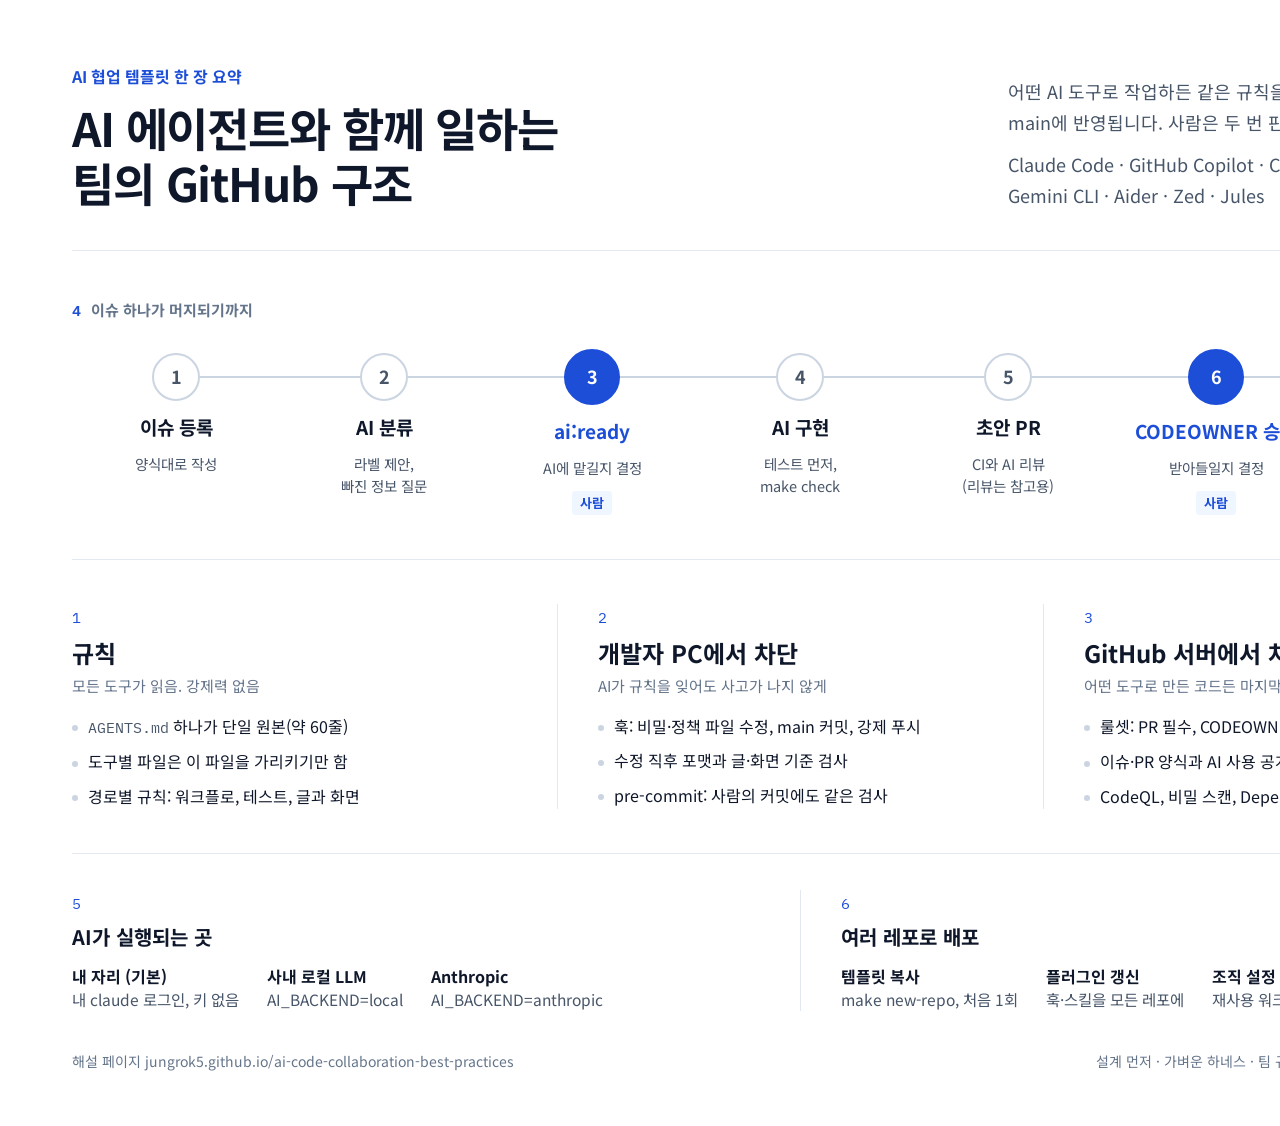
==== commit 5d977071: "docs(site): new layout for the explainer page and the one-page diagram The previous pass only swappe" ====
--- a/docs/images/architecture.html
+++ b/docs/images/architecture.html
@@ -4,122 +4,128 @@
 <link rel="stylesheet" href="https://fonts.googleapis.com/css2?family=IBM+Plex+Mono:wght@400;500&amp;family=Noto+Sans+KR:wght@400;500;700&amp;display=swap">
 <link rel="stylesheet" href="../../plugins/team-ai-workflow/skills/polish-ui/design/tokens.css">
 <style>
-  /* Fixed 1600px canvas rendered to PNG, on the team design system "Clear" (light). Tokens only.
-     Same six layers and wording as the explainer page (docs/site/). The one accent marks a person's decision. */
+  /* One-page summary on the team design system "Clear" (light). The flow is the picture: one timeline across the top, three typographic columns for what
+     keeps it safe, a quiet footer row for where AI runs and how it spreads. No box grid. Tokens only. */
   *{box-sizing:border-box;margin:0;padding:0}
-  body{font-family:var(--font-sans);background:var(--bg);color:var(--fg);width:1600px;padding:40px 44px;word-break:keep-all;line-height:1.5}
-  code{font-family:var(--font-mono);font-size:.9em}
-  h1{font-size:30px;font-weight:700;letter-spacing:-.02em}
-  .sub{color:var(--muted);font-size:16px;margin:8px 0 24px;max-width:1200px}
-  .row{display:flex;gap:8px;align-items:stretch}
-  .people{border:var(--border);background:var(--surface);border-radius:var(--radius-l);padding:12px 16px;display:flex;gap:8px;align-items:center}
-  .people b{font-size:16px;white-space:nowrap;margin-right:6px}
-  .chip{border:var(--border);border-radius:4px;padding:2px 9px;font-size:14px;background:var(--bg);white-space:nowrap}
-  .conn{text-align:center;color:var(--subtle);font-size:13.5px;margin:6px 0}
-  .layer{border:var(--border);border-radius:var(--radius-l);padding:14px 16px;background:var(--bg)}
-  .layer h2{font-size:17px;margin-bottom:10px;display:flex;align-items:baseline;gap:10px}
-  .layer h2 small{font-size:13.5px;color:var(--subtle);font-weight:400}
-  .box{background:var(--surface);border:var(--border);border-radius:var(--radius-s);padding:9px 11px;font-size:13.5px;line-height:1.5;flex:1;min-width:0}
-  .box b{display:block;font-size:14.5px;margin-bottom:2px}
-  .grid2{display:grid;grid-template-columns:1fr 1fr;gap:10px}
-  .flow{display:flex;align-items:center;gap:6px}
-  .step{background:var(--surface);border:var(--border);border-radius:var(--radius-s);padding:10px 8px;font-size:13px;line-height:1.4;text-align:center;flex:1;min-height:74px;display:flex;flex-direction:column;justify-content:center}
-  .step b{font-size:14px}
-  .step.h{background:var(--accent-soft);border-color:var(--accent)}
-  .step.h b,.step.h .who{color:var(--accent)}
-  .who{font-size:12px;font-weight:700}
-  .to{color:var(--subtle);font-size:14px}
-  .note{font-size:13px;color:var(--muted);margin-top:10px}
-  .ops{margin-top:10px;background:var(--surface)}
-  .ops .box{background:var(--bg)}
-  .foot{margin-top:16px;font-size:13px;color:var(--subtle);display:flex;justify-content:space-between}
+  body{font-family:var(--font-sans);background:var(--bg);color:var(--fg);width:1600px;padding:64px 72px 56px;word-break:keep-all;line-height:1.5}
+  code{font-family:var(--font-mono);font-size:.92em}
+  .head{display:grid;grid-template-columns:1fr 520px;gap:64px;align-items:end;padding-bottom:40px;border-bottom:var(--border)}
+  .kicker{font-size:16px;font-weight:700;color:var(--accent);margin-bottom:12px}
+  h1{font-size:46px;line-height:1.2;letter-spacing:-.025em}
+  .head p{font-size:18px;color:var(--muted);line-height:1.7}
+  .tools{margin-top:12px;font-size:15px;color:var(--subtle)}
+
+  /* timeline */
+  .flow{padding:48px 0 44px;border-bottom:var(--border)}
+  .label{font-size:15px;font-weight:700;color:var(--subtle);margin-bottom:28px;display:flex;gap:10px;align-items:baseline}
+  .label .n{font-family:var(--font-mono);color:var(--accent)}
+  .track{position:relative;display:grid;grid-template-columns:repeat(7,1fr)}
+  .track::before{content:"";position:absolute;left:calc(100%/14);right:calc(100%/14);top:23px;height:2px;background:var(--line-strong)}
+  .st{position:relative;display:flex;flex-direction:column;align-items:center;text-align:center;gap:12px;padding:0 10px}
+  .dot{width:48px;height:48px;border-radius:50%;background:var(--bg);border:2px solid var(--line-strong);display:grid;place-items:center;font-weight:700;font-size:18px;color:var(--muted)}
+  .st b{font-size:19px}
+  .st span{font-size:14.5px;color:var(--muted);line-height:1.5}
+  .st.h .dot{width:56px;height:56px;margin-top:-4px;background:var(--accent);border-color:var(--accent);color:var(--accent-fg)}
+  .st.h b{color:var(--accent)}
+  .st.h em{font-style:normal;font-size:13px;font-weight:700;color:var(--accent);background:var(--accent-soft);border-radius:4px;padding:2px 8px}
+
+  /* three columns */
+  .guards{display:grid;grid-template-columns:repeat(3,1fr);padding:44px 0;border-bottom:var(--border)}
+  .col{padding:0 40px;border-left:var(--border)}
+  .col:first-child{padding-left:0;border-left:0}
+  .col h2{font-size:24px;margin:6px 0 4px}
+  .col .q{font-size:15px;color:var(--subtle);margin-bottom:16px}
+  .col ul{list-style:none;display:grid;gap:10px}
+  .col li{font-size:16px;line-height:1.55;padding-left:16px;position:relative}
+  .col li::before{content:"";position:absolute;left:0;top:.7em;width:6px;height:6px;border-radius:50%;background:var(--line-strong)}
+  .col li code{color:var(--muted)}
+  .col .n{font-family:var(--font-mono);font-size:15px;color:var(--accent)}
+
+  /* footer row */
+  .bottom{display:grid;grid-template-columns:1fr 1fr;gap:0;padding-top:36px}
+  .bottom .col h2{font-size:20px}
+  .opts{display:flex;gap:28px;font-size:15.5px;color:var(--muted)}
+  .opts b{display:block;color:var(--fg);font-size:16px}
+  .foot{margin-top:40px;font-size:14px;color:var(--subtle);display:flex;justify-content:space-between}
 </style></head>
 <body>
-<h1>AI 에이전트와 함께 일하는 팀의 GitHub 구조</h1>
-<p class="sub">어떤 AI 도구로 작업하든 같은 규칙을 읽고 같은 검사를 통과해야 main에 반영됩니다. 클론 후 <code>make setup</code> 한 번으로 구성되며 API 키 없이 동작합니다. 파란 칸은 사람이 판단하는 지점입니다.</p>
-
-<div class="people">
-  <b>사람 + AI 도구</b>
-  <span class="chip">개발자</span><span class="chip">리뷰어(CODEOWNER)</span>
-  <span class="chip">Claude Code</span><span class="chip">GitHub Copilot</span><span class="chip">Cursor</span>
-  <span class="chip">OpenAI Codex</span><span class="chip">Gemini CLI</span><span class="chip">Aider · Zed · Jules</span>
-</div>
-<div class="conn">모든 도구가 같은 규칙 파일을 읽음</div>
-
-<div class="layer">
-  <h2>① 규칙 <small>AI에 대한 지시. 강제력 없음</small></h2>
-  <div class="row">
-    <div class="box"><b>AGENTS.md</b>팀 규칙의 단일 원본(약 60줄). 명령, 작업 크기별 절차, 사람만 수정하는 파일</div>
-    <div class="box"><b>도구별 연결 파일</b>CLAUDE.md · copilot-instructions.md · .cursor/rules · GEMINI.md · .codex · .aider.conf.yml · .rules</div>
-    <div class="box"><b>경로별 규칙</b>워크플로 · 테스트 · 글과 화면 파일을 수정할 때만 추가로 적용</div>
-    <div class="box"><b>REVIEW.md · ADR · 설계</b>리뷰 기준, 결정 기록, docs/designs의 1쪽 설계</div>
+<div class="head">
+  <div>
+    <div class="kicker">AI 협업 템플릿 한 장 요약</div>
+    <h1>AI 에이전트와 함께 일하는<br>팀의 GitHub 구조</h1>
+  </div>
+  <div>
+    <p>어떤 AI 도구로 작업하든 같은 규칙을 읽고 같은 검사를 통과해야 main에 반영됩니다. 사람은 두 번 판단합니다.</p>
+    <p class="tools">Claude Code · GitHub Copilot · Cursor · OpenAI Codex · Gemini CLI · Aider · Zed · Jules</p>
   </div>
 </div>
-<div class="conn">필수 항목은 아래 두 층에서 기계적으로 차단</div>
 
-<div class="grid2">
-  <div class="layer">
-    <h2>② 로컬 가드레일 <small>개발자 PC</small></h2>
-    <div class="row">
-      <div class="box"><b>훅 (플러그인 team-ai-workflow)</b>비밀·정책 파일 수정, main 커밋, 강제 푸시 차단. 수정 직후 포맷과 글·화면 검사</div>
-      <div class="box"><b>권한 설정</b>읽기·빌드·테스트는 허용, 비밀 읽기 · reset --hard · sudo는 거부</div>
-      <div class="box"><b>pre-commit · make check</b>사람의 커밋에도 같은 검사. 비밀키, 워크플로, 커밋 메시지</div>
+<div class="flow">
+  <div class="label"><span class="n">4</span>이슈 하나가 머지되기까지</div>
+  <div class="track">
+    <div class="st"><div class="dot">1</div><b>이슈 등록</b><span>양식대로 작성</span></div>
+    <div class="st"><div class="dot">2</div><b>AI 분류</b><span>라벨 제안,<br>빠진 정보 질문</span></div>
+    <div class="st h"><div class="dot">3</div><b>ai:ready</b><span>AI에 맡길지 결정</span><em>사람</em></div>
+    <div class="st"><div class="dot">4</div><b>AI 구현</b><span>테스트 먼저,<br>make check</span></div>
+    <div class="st"><div class="dot">5</div><b>초안 PR</b><span>CI와 AI 리뷰<br>(리뷰는 참고용)</span></div>
+    <div class="st h"><div class="dot">6</div><b>CODEOWNER 승인</b><span>받아들일지 결정</span><em>사람</em></div>
+    <div class="st"><div class="dot">7</div><b>squash 머지</b><span>ai:done,<br>릴리스 노트</span></div>
+  </div>
+</div>
+
+<div class="guards">
+  <div class="col">
+    <span class="n">1</span>
+    <h2>규칙</h2>
+    <p class="q">모든 도구가 읽음. 강제력 없음</p>
+    <ul>
+      <li><code>AGENTS.md</code> 하나가 단일 원본(약 60줄)</li>
+      <li>도구별 파일은 이 파일을 가리키기만 함</li>
+      <li>경로별 규칙: 워크플로, 테스트, 글과 화면</li>
+    </ul>
+  </div>
+  <div class="col">
+    <span class="n">2</span>
+    <h2>개발자 PC에서 차단</h2>
+    <p class="q">AI가 규칙을 잊어도 사고가 나지 않게</p>
+    <ul>
+      <li>훅: 비밀·정책 파일 수정, main 커밋, 강제 푸시</li>
+      <li>수정 직후 포맷과 글·화면 기준 검사</li>
+      <li>pre-commit: 사람의 커밋에도 같은 검사</li>
+    </ul>
+  </div>
+  <div class="col">
+    <span class="n">3</span>
+    <h2>GitHub 서버에서 차단</h2>
+    <p class="q">어떤 도구로 만든 코드든 마지막 관문</p>
+    <ul>
+      <li>룰셋: PR 필수, CODEOWNER 승인, <code>ci-ok</code>, squash만</li>
+      <li>이슈·PR 양식과 AI 사용 공개</li>
+      <li>CodeQL, 비밀 스캔, Dependabot</li>
+    </ul>
+  </div>
+</div>
+
+<div class="bottom">
+  <div class="col">
+    <span class="n">5</span>
+    <h2>AI가 실행되는 곳</h2>
+    <div class="opts" style="margin-top:12px">
+      <div><b>내 자리 (기본)</b>내 claude 로그인, 키 없음</div>
+      <div><b>사내 로컬 LLM</b>AI_BACKEND=local</div>
+      <div><b>Anthropic</b>AI_BACKEND=anthropic</div>
     </div>
   </div>
-  <div class="layer">
-    <h2>③ GitHub 거버넌스 <small>서버. 어떤 도구로 만든 코드든 통과해야 함</small></h2>
-    <div class="row">
-      <div class="box"><b>이슈·PR 양식</b>수용 기준과 범위 필수, AI 사용 공개</div>
-      <div class="box"><b>룰셋 · CODEOWNERS</b>PR 필수, 사람 승인, ci-ok, squash만</div>
-      <div class="box"><b>보안 스캔</b>CodeQL, 비밀 스캔, Dependabot</div>
-    </div>
-  </div>
-</div>
-<div class="conn">이 틀 안에서 작업 진행</div>
-
-<div class="layer">
-  <h2>④ 이슈에서 머지까지 <small>워크플로 22개와 AI 에이전트가 진행</small></h2>
-  <div class="flow">
-    <div class="step"><b>이슈 등록</b>양식대로 작성</div><span class="to">→</span>
-    <div class="step"><b>AI 분류</b>라벨 제안, 빠진 정보 질문</div><span class="to">→</span>
-    <div class="step h"><b>ai:ready 부여</b>AI에 맡길지 결정<span class="who">사람</span></div><span class="to">→</span>
-    <div class="step"><b>AI 구현</b>worktree, 테스트 먼저, make check</div><span class="to">→</span>
-    <div class="step"><b>초안 PR</b>ai:generated, Closes #n</div><span class="to">→</span>
-    <div class="step"><b>CI · AI 리뷰</b>리뷰는 참고용, 승인 아님</div><span class="to">→</span>
-    <div class="step h"><b>CODEOWNER 승인</b>받아들일지 결정<span class="who">사람</span></div><span class="to">→</span>
-    <div class="step"><b>squash 머지</b>이슈 ai:done, 릴리스 노트</div>
-  </div>
-  <p class="note">이슈 상태는 라벨로 표시합니다(ai:ready → ai:in-progress → ai:review → ai:done, 막히면 ai:needs-human). CI가 실패하면 ci-fix가 수정 PR을 열고, 댓글의 @claude로 질문하거나 수정을 요청할 수 있습니다.</p>
-</div>
-
-<div class="grid2" style="margin-top:10px">
-  <div class="layer">
-    <h2>⑤ AI 실행 주체 <small>레포 변수 AI_BACKEND. 없으면 AI 워크플로만 건너뜀</small></h2>
-    <div class="row">
-      <div class="box"><b>내 자리 (기본)</b>내 claude 로그인으로 make ai-*. 키 없음, 사람이 명령할 때만</div>
-      <div class="box"><b>사내 로컬 LLM</b>llama.cpp · Ollama + 자체 러너. AI_BACKEND=local</div>
-      <div class="box"><b>Anthropic</b>구독 토큰 또는 API 키. AI_BACKEND=anthropic</div>
-    </div>
-  </div>
-  <div class="layer">
-    <h2>⑥ 여러 레포 배포 <small>허브 1개, 서비스 레포 N개</small></h2>
-    <div class="row">
-      <div class="box"><b>템플릿 복사</b>make new-repo. 새 레포를 만들 때 1회</div>
-      <div class="box"><b>플러그인 마켓플레이스</b>claude plugin update로 훅·스킬 일괄 갱신. 선택 스킬은 team-ai-community</div>
-      <div class="box"><b>조직 설정</b>재사용 워크플로, 조직 룰셋, 조직 .github</div>
+  <div class="col">
+    <span class="n">6</span>
+    <h2>여러 레포로 배포</h2>
+    <div class="opts" style="margin-top:12px">
+      <div><b>템플릿 복사</b>make new-repo, 처음 1회</div>
+      <div><b>플러그인 갱신</b>훅·스킬을 모든 레포에</div>
+      <div><b>조직 설정</b>재사용 워크플로, 조직 룰셋</div>
     </div>
   </div>
 </div>
 
-<div class="layer ops">
-  <h2>팀 운영 장치 <small>AI가 빨라질수록 커지는 병목에 대한 대응</small></h2>
-  <div class="row">
-    <div class="box"><b>설계 먼저 · 겹침 확인</b>큰 작업은 1쪽 설계 PR부터. 팀 작업 보드가 여러 레포의 설계와 열린 PR을 모아 중복 작업을 알림(토큰 0)</div>
-    <div class="box"><b>가벼운 하네스</b>사고 비용이 큰 항목만 결정적으로 차단. "이 줄을 지우면 실수하는가"로 규칙을 정리</div>
-    <div class="box"><b>팀 규모 운영</b>리뷰 대기 상한, 계약 변경 검사, 반복 리뷰 지적의 규칙화, 스킬 평가, 프로토타입·운영 프로필</div>
-    <div class="box"><b>글과 화면 기준</b>합니다체, 내용 형식 규칙, 팀 디자인 시스템 Clear. 수정 직후 훅 · pre-commit · CI가 검사</div>
-  </div>
-</div>
-
-<div class="foot"><span>해설 페이지: jungrok5.github.io/ai-code-collaboration-best-practices</span><span>github.com/jungrok5/ai-code-collaboration-best-practices</span></div>
+<div class="foot"><span>해설 페이지 jungrok5.github.io/ai-code-collaboration-best-practices</span><span>설계 먼저 · 가벼운 하네스 · 팀 규모 운영 · 글과 화면 기준은 해설 페이지에</span></div>
 </body></html>
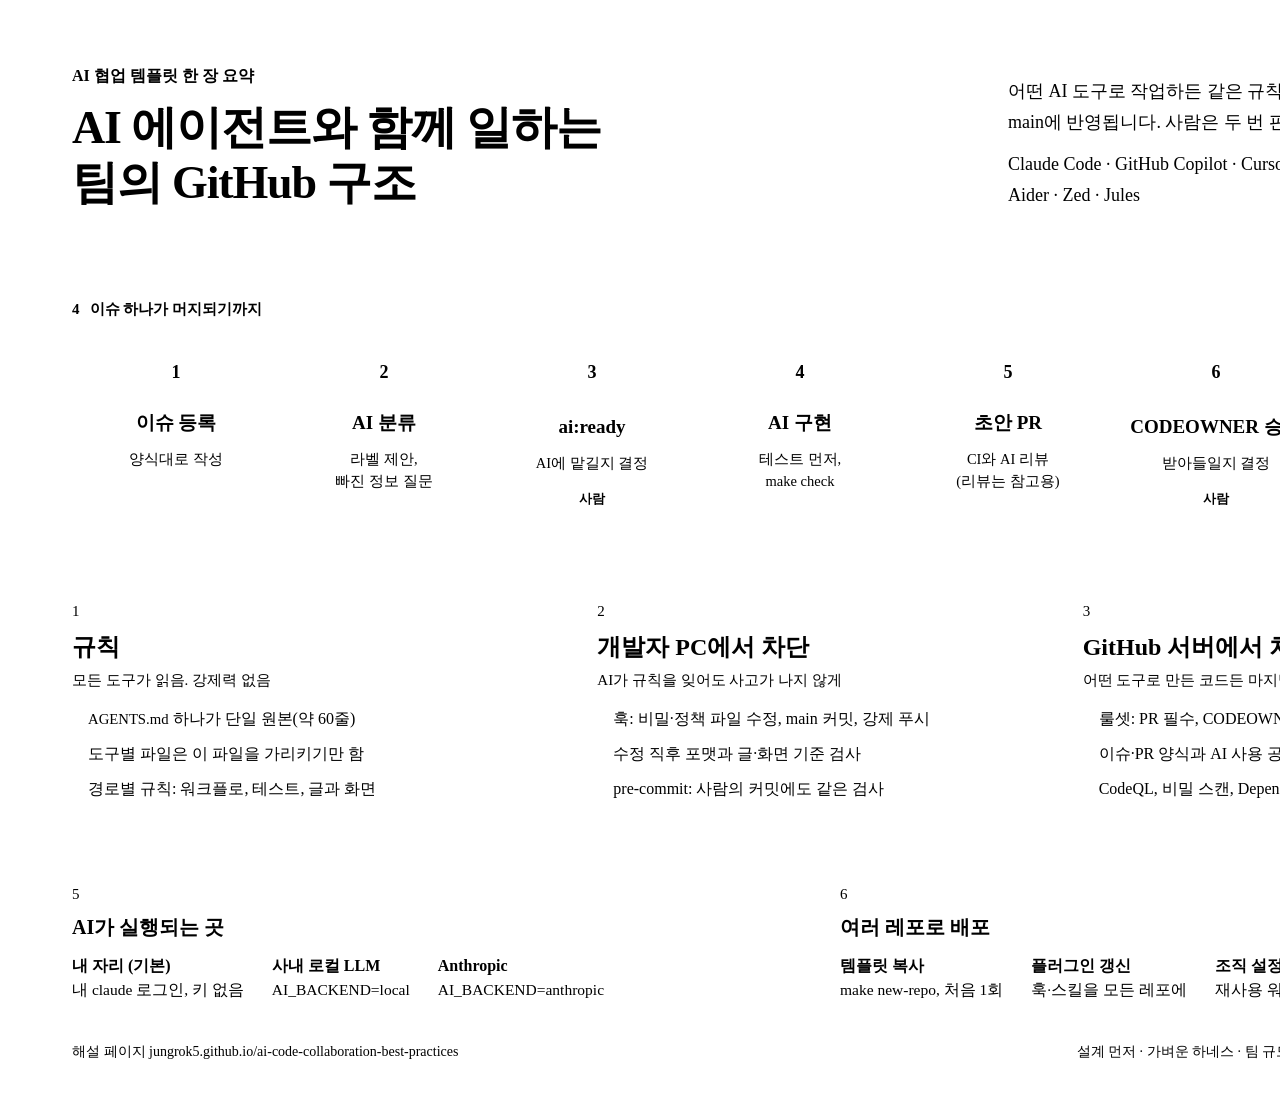
==== commit 9de24475: "refactor: use jungrok5/ai-design for the writing and UI standard The polish-writing and polish-ui sk" ====
--- a/docs/images/architecture.html
+++ b/docs/images/architecture.html
@@ -2,7 +2,7 @@
 <html lang="ko" data-theme="light"><head><meta charset="utf-8"><title>AI 협업 템플릿 전체 구조도</title>
 <!-- Source of docs/images/architecture.png. Re-render: node scripts/render-diagram.mjs -->
 <link rel="stylesheet" href="https://fonts.googleapis.com/css2?family=IBM+Plex+Mono:wght@400;500&amp;family=Noto+Sans+KR:wght@400;500;700&amp;display=swap">
-<link rel="stylesheet" href="../../plugins/team-ai-workflow/skills/polish-ui/design/tokens.css">
+<link rel="stylesheet" href="../../.cache/ai-design/plugins/ai-design/skills/polish-ui/design/tokens.css">
 <style>
   /* One-page summary on the team design system "Clear" (light). The flow is the picture: one timeline across the top, three typographic columns for what
      keeps it safe, a quiet footer row for where AI runs and how it spreads. No box grid. Tokens only. */
